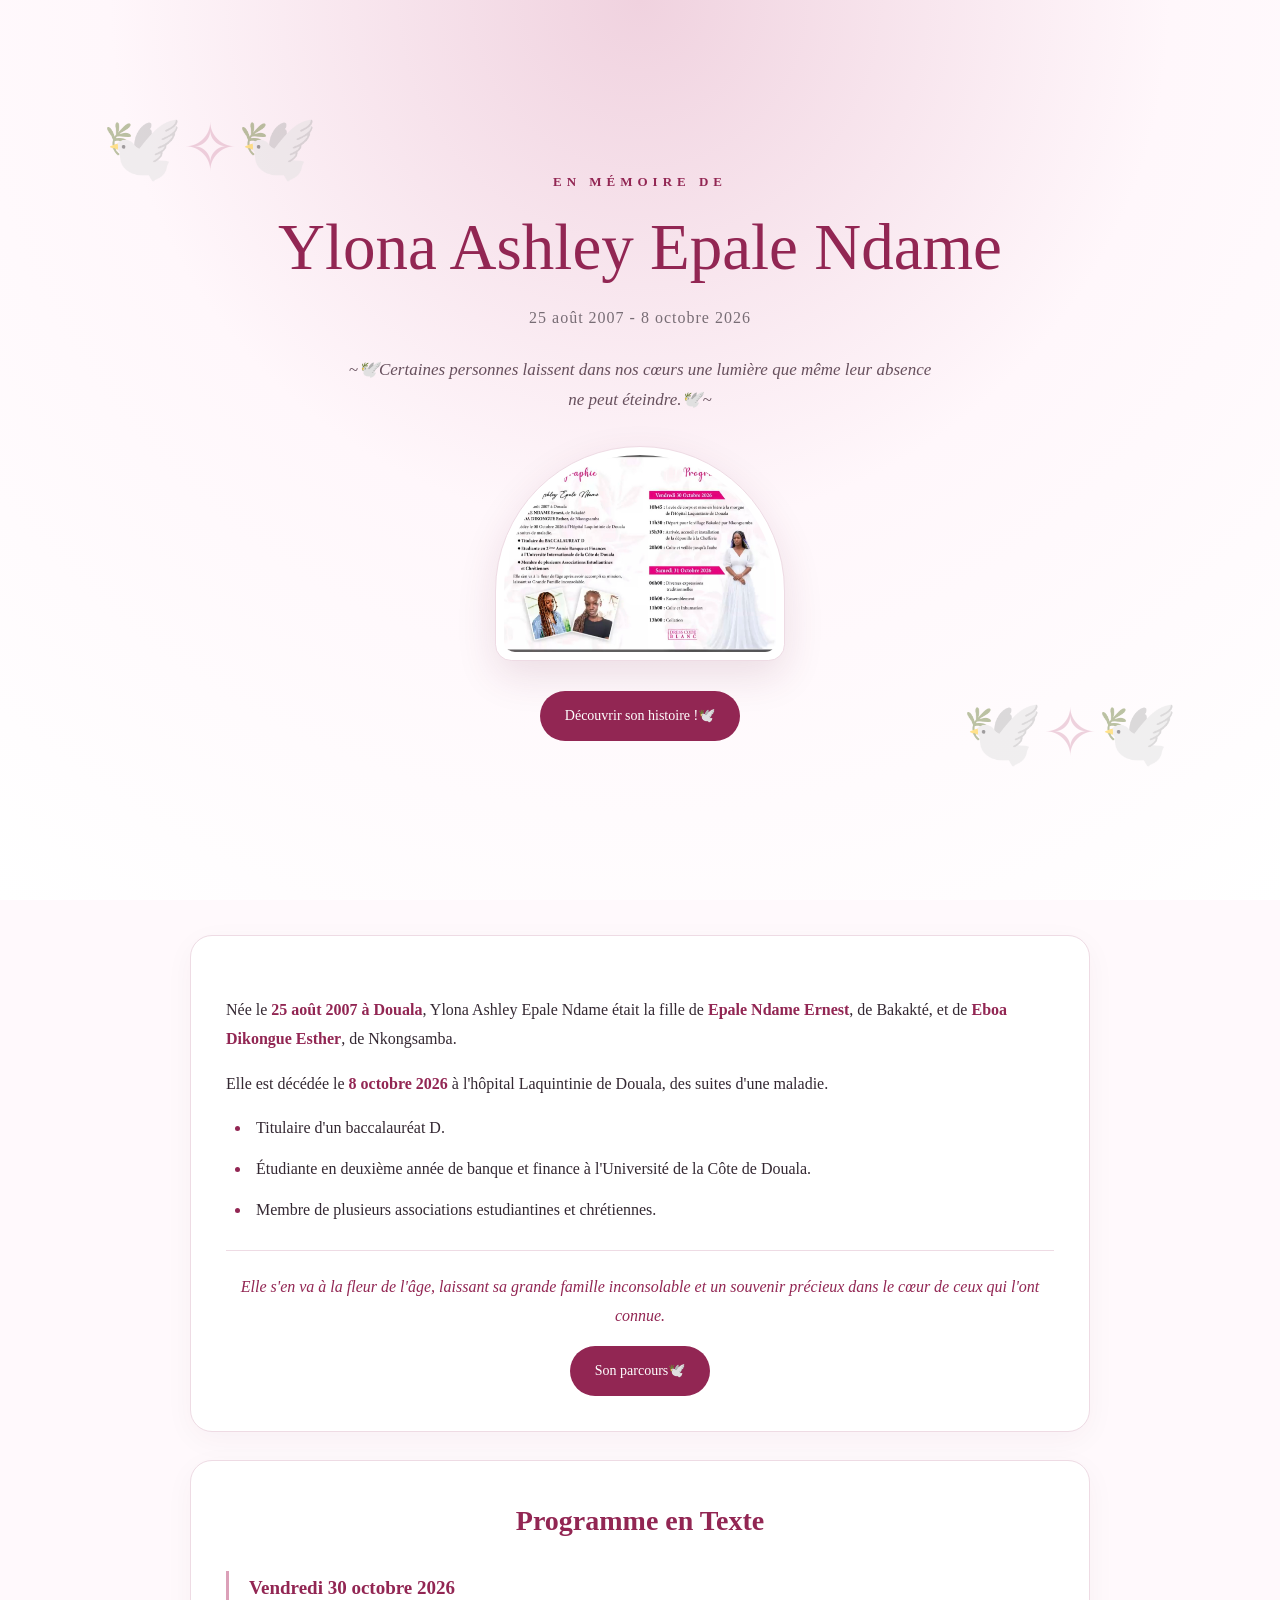
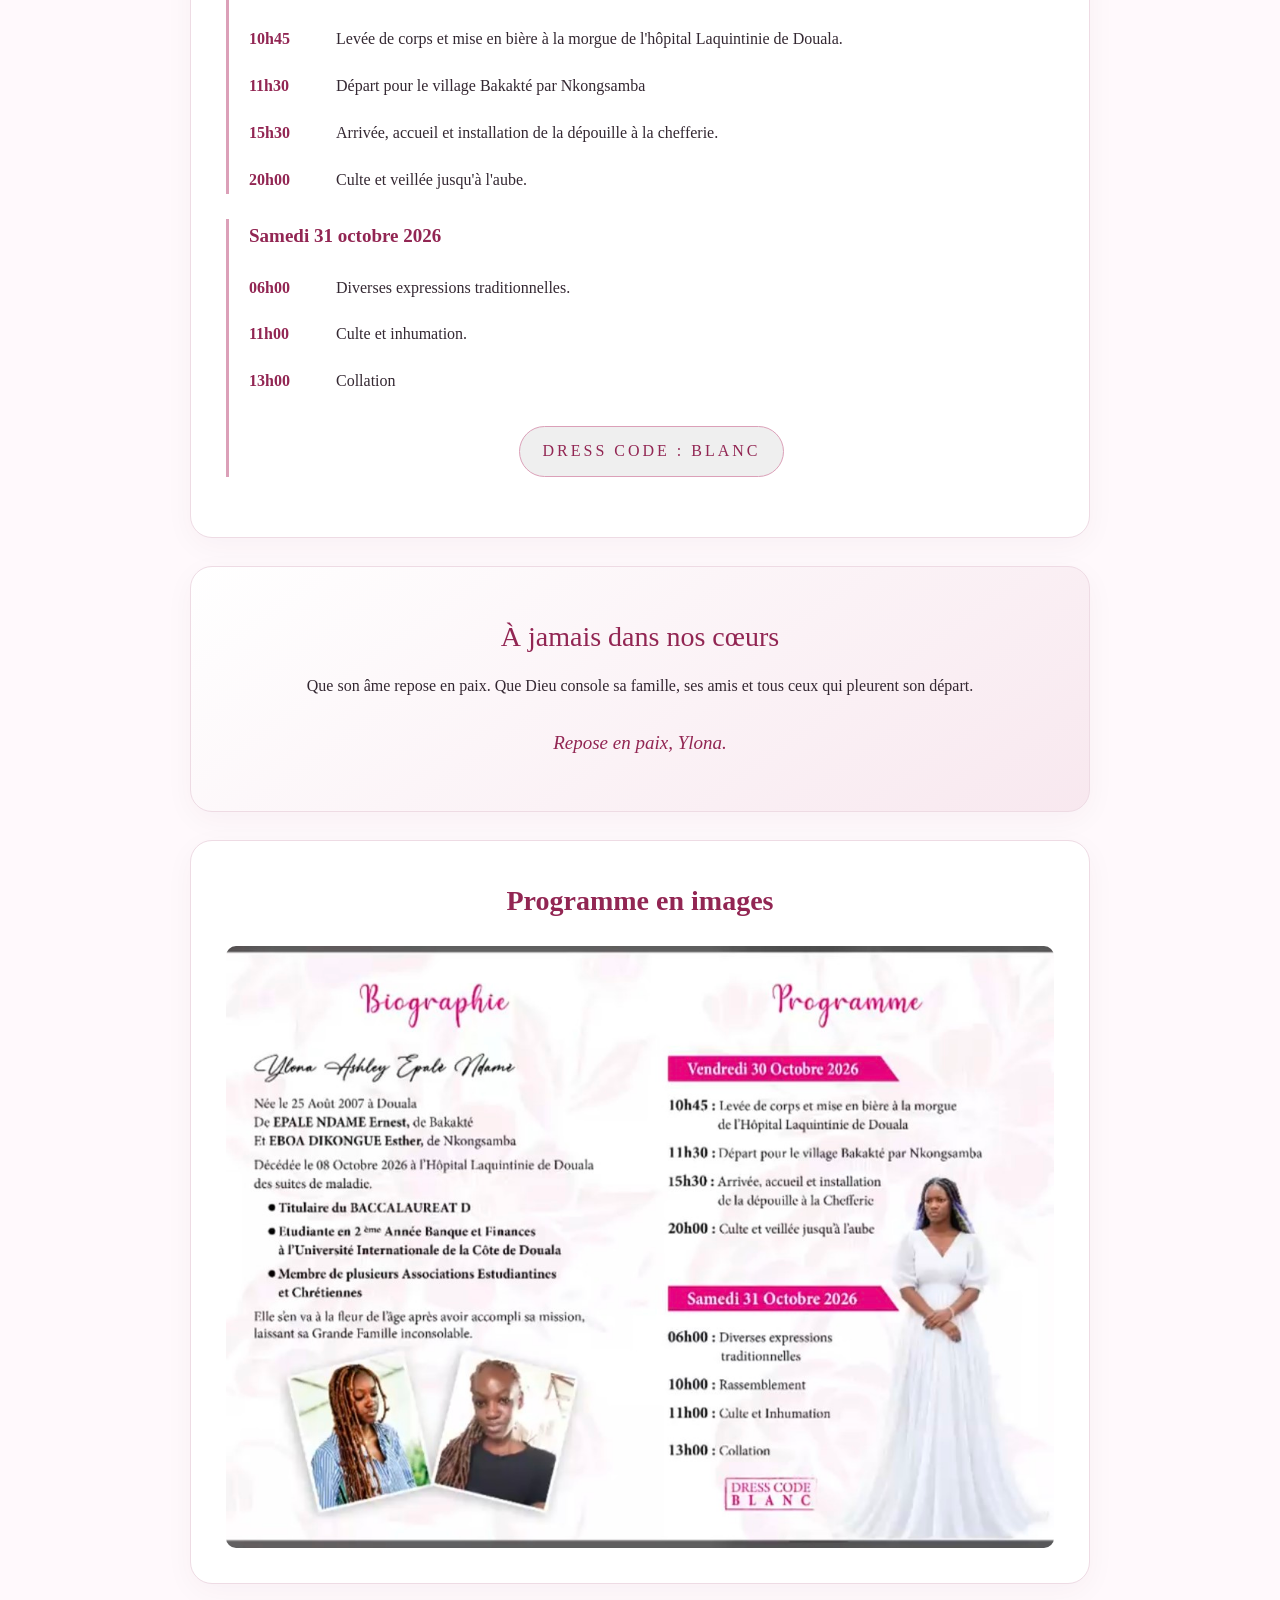
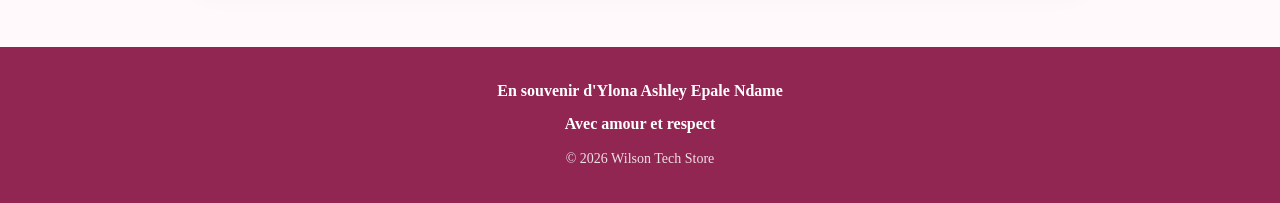
==== index.html @ 72816951 "Rename new.html to index.html" ====
<!DOCTYPE html>
<html lang="fr">
    <head>
        <meta charset="UTF-8">
        <meta name="viewport" content="width=device-width, initial-scale=1.0">
        <meta
            name="theme-color"
            content="#922653">
        <meta
            name="description"
            content="Page hommage à la mémoire d'Ylona Ashley Epale Ndame🕊️.">
        <title>Hommage à la mémoire d'Ylona Ashley Epale Ndame🕊️</title>

        <!--connexion du fichier CSS-->
        <link
            rel="stylesheet"
            href="style.css">
    </head>

    <body>
        <header class="hero">
            <div class="hero-content">
                <span class="dove"></span>
                <p class="surtitle">EN MÉMOIRE DE</p>
                <h1>Ylona Ashley Epale Ndame</h1>
                <p class="dates">25 août 2007 - 8 octobre 2026</p>
                <p class="citation">
                    ~🕊️Certaines personnes laissent dans nos cœurs une lumière
                    que même leur absence ne peut éteindre.🕊️~
                </p>
                <div class="portrait">
                    <img
                        src="YLONA.jpg"
                        alt="Portrait d'Ylona Ashley Epale Ndame">
                </div>
                <a href="#biographie"
                    class="btn">
                    Découvrir son histoire !🕊️
                </a>
            </div>
        </header>
        <main>
            <!--BIOGRAPHIE-->
            <section id="biographie" class="card">
                <div class="decoration"></div>
                <p>
                    Née le <strong>25 août 2007 à Douala</strong>,
                    Ylona Ashley Epale Ndame était la fille de
                    <strong>Epale Ndame Ernest</strong>, de Bakakté, et de
                    <strong>Eboa Dikongue Esther</strong>, de Nkongsamba.
                </p>
                <p>
                    Elle est décédée le <strong>8 octobre 2026</strong> à
                    l'hôpital Laquintinie de Douala, des suites d'une maladie.
                </p>

                <ul id="parcours" class="parcours">
                <li>Titulaire d'un baccalauréat D.</li>

                <li>
                    Étudiante en deuxième année de banque et finance
                    à l'Université de la Côte de Douala.
                </li>

                <li>
                    Membre de plusieurs associations estudiantines et chrétiennes.
                </li>

                </ul>
                <p class="note">
                    Elle s'en va à la fleur de l'âge, laissant sa grande
                    famille inconsolable et un souvenir précieux dans
                    le cœur de ceux qui l'ont connue.
                </p>
                <a href="#parcours" class="btn">Son parcours🕊️</a>
            </section>


    <!-- PROGRAMME DES OBSÈQUES -->
    <section id="programme"
        class="card">

        <h2><strong>Programme en Texte</strong>

        </h2>
        <div class="decoration">

        </div>

        <div class="jour">
            <h3>Vendredi 30 octobre 2026

            </h3>

            <div class="evenement">
                <span
                    class="heure">10h45

                </span>
                <P>
                        Levée de corps et mise en bière à la morgue
                        de l'hôpital Laquintinie de Douala.
                </P>
            </div>
            <div class="evenement">
                <span
                    class="heure">11h30
                </span>
                <p>
                    Départ pour le village Bakakté par Nkongsamba
                </p>
            </div>
            <div class="evenement">
                <span
                    class="heure">15h30
                </span>
                <p>
                    Arrivée, accueil et installation de la dépouille à la chefferie.
                </p>
            </div>
            <div class="evenement">
                <span
                    class="heure">20h00</span>
                <P>Culte et veillée jusqu'à l'aube.
                </P>
            </div>
        </div>

        <div class="jour">
            <h3>Samedi 31 octobre 2026

            </h3>
            <div class="evenement">
                <span
                    class="heure">06h00
                </span>
                <p>Diverses expressions traditionnelles.

                </p>
            </div>
            <div class="evenement">
                <span
                    class="heure">11h00
                </span>
                <p>Culte et inhumation.

                </p>
            </div>

            <div class="evenement">
                <span
                    class="heure">13h00
                </span>
                <p>Collation</p>
            </div>
            <button class="tenue dress-code-btn" type="button">
                DRESS CODE : BLANC
            </button>
        </div>
    </section>
    <!-- HOMMAGE FINAL -->
    <section class="card hommage">
        <span class="dove">

        </span>
        <h2>À jamais dans nos cœurs

        </h2>
        <p>
            Que son âme repose en paix. Que Dieu console sa famille,
            ses amis et tous ceux qui pleurent son départ.
        </p>
        <p class="signature">
            Repose en paix, Ylona.
        </p>
    </section>

    <!-- AFFICHE ORIGINALE -->
    <section class="card affiche">
        <h2><strong>Programme en images</strong>

        </h2>
        <img src="YLONA.jpg"
            alt="Affiche originale du programme des obsèques">
    </section>
    </main>
    <footer>
        <p><strong>En souvenir d'Ylona Ashley Epale Ndame</strong>

        </p>
        <p><strong>Avec amour et respect</strong>

        </p>
        <span class="copyright">© 2026 Wilson Tech Store

        </span>
    </footer>
    </body>
</html>
---- style.css ----
/* ==========================
1. CONFIGURATION GENERALE
========================== */
:root {
--rose: #922653;
--rose-clair: #f8e8ef;
--rose-doux: #dba0b8;
--texte: #342832;
--texte-secondaire: #786d75;
--blanc: #ffffff;
--fond: #fff9fc;
--bordure: #eedbe4;
}
* {
margin: 0;
padding: 0;
box-sizing: border-box;
}
html {
scroll-behavior: smooth;
}
body {
font-family: Georgia, "Times New Roman", serif;
background: var(--fond);
color: var(--texte);
line-height: 1.8;
}
/* ==========================
2. SECTION D'ACCUEIL
========================== */
.hero {
min-height: 100vh;
display: flex;
align-items: center;
justify-content: center;
text-align: center;
padding: 55px 20px;
background:
radial-gradient(
circle at top,
#f0d2df 0%,
#fff7fb 48%,
#ffffff 100%
);
position: relative;
overflow: hidden;
}
/* Décoration en arrière-plan */
.hero::before,
.hero::after {
content: "🕊️✧🕊️";
position: absolute;
color: var(--rose-doux);
font-size: 65px;
opacity: 0.45;
animation: flotter 4s ease-in-out infinite;
}
.hero::before {
top: 10%;
left: 8%;
}
.hero::after {
bottom: 12%;
right: 8%;
animation-delay: 1s;
}
.hero-content {
width: 100%;
max-width: 850px;
position: relative;
z-index: 1;
}
.dove {
display: block;
font-size: 38px;
margin-bottom: 10px;
}
.surtitle {
color: var(--rose);
letter-spacing: 5px;
font-size: 13px;
font-weight: bold;
margin-bottom: 15px;
}
h1 {
color: var(--rose);
font-size: clamp(35px, 7vw, 65px);
font-weight: normal;
line-height: 1.2;
margin-bottom: 18px;
animation: apparition 1s ease;
}
.dates {
color: var(--texte-secondaire);
font-size: 16px;
letter-spacing: 1px;
}
.citation {
max-width: 600px;
margin: 22px auto;
font-size: 17px;
font-style: italic;
color: #67505d;
}
/* ==========================
3. PHOTO
========================== */
.portrait {
width: min(290px, 85%);
margin: 30px auto;
padding: 8px;
background: var(--blanc);
border: 1px solid var(--bordure);
border-radius: 160px 160px 18px 18px;
box-shadow: 0 15px 40px rgba(100, 25, 60, 0.12);
transition: transform 0.4s ease;
}
.portrait:hover {
transform: translateY(-5px);
}
.portrait img {
display: block;
width: 100%;
height: auto;
border-radius: 150px 150px 12px 12px;
}
/* Bouton */
.btn {
display: inline-block;
padding: 12px 25px;
background: var(--rose);
color: white;
justify-content: center;
text-decoration: none;
border-radius: 30px;
font-size: 14px;
transition: 0.3s ease;
}
#biographie > .btn {
display: table;
margin: 0 auto;
}
.btn:hover {
background: #6e173d;
transform: translateY(-3px);
}
/* ==========================
4. CONTENU PRINCIPAL
========================== */
main {
width: 92%;
max-width: 900px;
margin: auto;
padding: 35px 0;
}
.card {
background: var(--blanc);
border: 1px solid var(--bordure);
border-radius: 22px;
padding: 35px;
margin-bottom: 28px;
box-shadow: 0 8px 30px rgba(80, 30, 55, 0.04);
animation: apparition 0.8s ease;
}
h2 {
color: var(--rose);
font-size: 28px;
font-weight: normal;
text-align: center;
margin-bottom: 10px;
}
.decoration {
text-align: center;
color: var(--rose-doux);
margin-bottom: 25px;
}
.card p {
margin-bottom: 16px;
}
.card strong {
color: var(--rose);
}
h3 {
color: var(--rose);
font-size: 19px;
font-weight: normal;
padding: auto;
margin: 25px 0 12px;
align-content: center;
}
/* ==========================
5. PARCOURS
========================== */
.parcours {
padding-left: 25px;
margin: 15px 0 25px;

}
.parcours li {
margin-bottom: 12px;
padding-left: 5px;
}
.parcours li::marker {
color: var(--rose);
}
.note {
text-align: center;
font-style: italic;
color: #922653;
border-top: 1px solid var(--bordure);
padding-top: 22px;
}
/* ==========================
6. PROGRAMME DES OBSEQUES
========================== */
.jour {
border-left: 3px solid var(--rose-doux);
padding-left: 20px;
margin: 25px 0;
}
.jour h3 {
margin-top: 0;
margin-bottom: 20px;
font-weight: bold;
}
.evenement {
display: grid;
grid-template-columns: 75px 1fr;
gap: 12px;
margin-bottom: 18px;
align-items: start;
}
.heure {
color: var(--rose);
font-weight: bold;
white-space: nowrap;
}
.evenement p {
margin: 0;
}
.tenue {
display: block;
width: fit-content;
max-width: 100%;
margin: 30px auto 5px;
padding: 10px 22px;
border: 1px solid var(--rose-doux);
border-radius: 30px;
color: var(--rose);
font-weight: bold;
letter-spacing: 3px;
text-align: center;
}
.dress-code-btn {
font: inherit;
cursor: default;
animation: pulsation 1.8s ease-in-out infinite;
}
@keyframes pulsation {
0%, 100% {
transform: scale(1);
box-shadow: 0 0 0 0 rgba(146, 38, 83, 0.25);
}
50% {
transform: scale(1.04);
box-shadow: 0 0 0 8px rgba(146, 38, 83, 0);
}
}
/* ==========================
7. HOMMAGE FINAL
========================== */
.hommage {
text-align: center;
background: linear-gradient(
145deg,
#ffffff,
var(--rose-clair)
);
}
.hommage .signature {
color: var(--rose);
font-size: 19px;
font-style: italic;
margin-top: 25px;
}
/* ==========================
8. AFFICHE ORIGINALE
========================== */
.affiche img {
display: block;
width: 100%;
height: auto;
margin-top: 20px;
border-radius: 10px;
}
/* ==========================
9. PIED DE PAGE
========================== */
footer {
text-align: center;
padding: 30px 15px;
background: var(--rose);
color: white;
}
footer p {
margin-bottom: 5px;
}
footer span {
font-size: 14px;
opacity: 0.85;
}
/* ==========================
10. ANIMATIONS
========================== */
@keyframes apparition {
from {
opacity: 0;
transform: translateY(18px);
}
to {
opacity: 1;
transform: translateY(0);
}
}
@keyframes flotter {
0%, 100% {
transform: translateY(0);
}
50% {
transform: translateY(-12px);
}
}
/* ==========================
11. ADAPTATION TELEPHONE
========================== */
@media (max-width: 600px) {
.hero {
min-height: auto;
padding: 45px 18px;
}
h1 {
font-size: 36px;
}
.citation {
font-size: 15px;
}
main {
width: 94%;
padding-top: 20px;
}
.card {
padding: 23px 18px;
border-radius: 17px;
}
h2 {
font-size: 24px;
}
.evenement {
grid-template-columns: 65px 1fr;
gap: 8px;
font-size: 14px;
}
.jour {
padding-left: 13px;
}
.tenue {
letter-spacing: 2px;
font-size: 13px;
}
.hero::before,
.hero::after {
font-size: 40px;
}
}
/* Respect des préférences d'accessibilité */
@media (prefers-reduced-motion: reduce) {
*,
*::before,
*::after {
animation: none !important;
transition: none !important;
}
html {
scroll-behavior: auto;
}
}
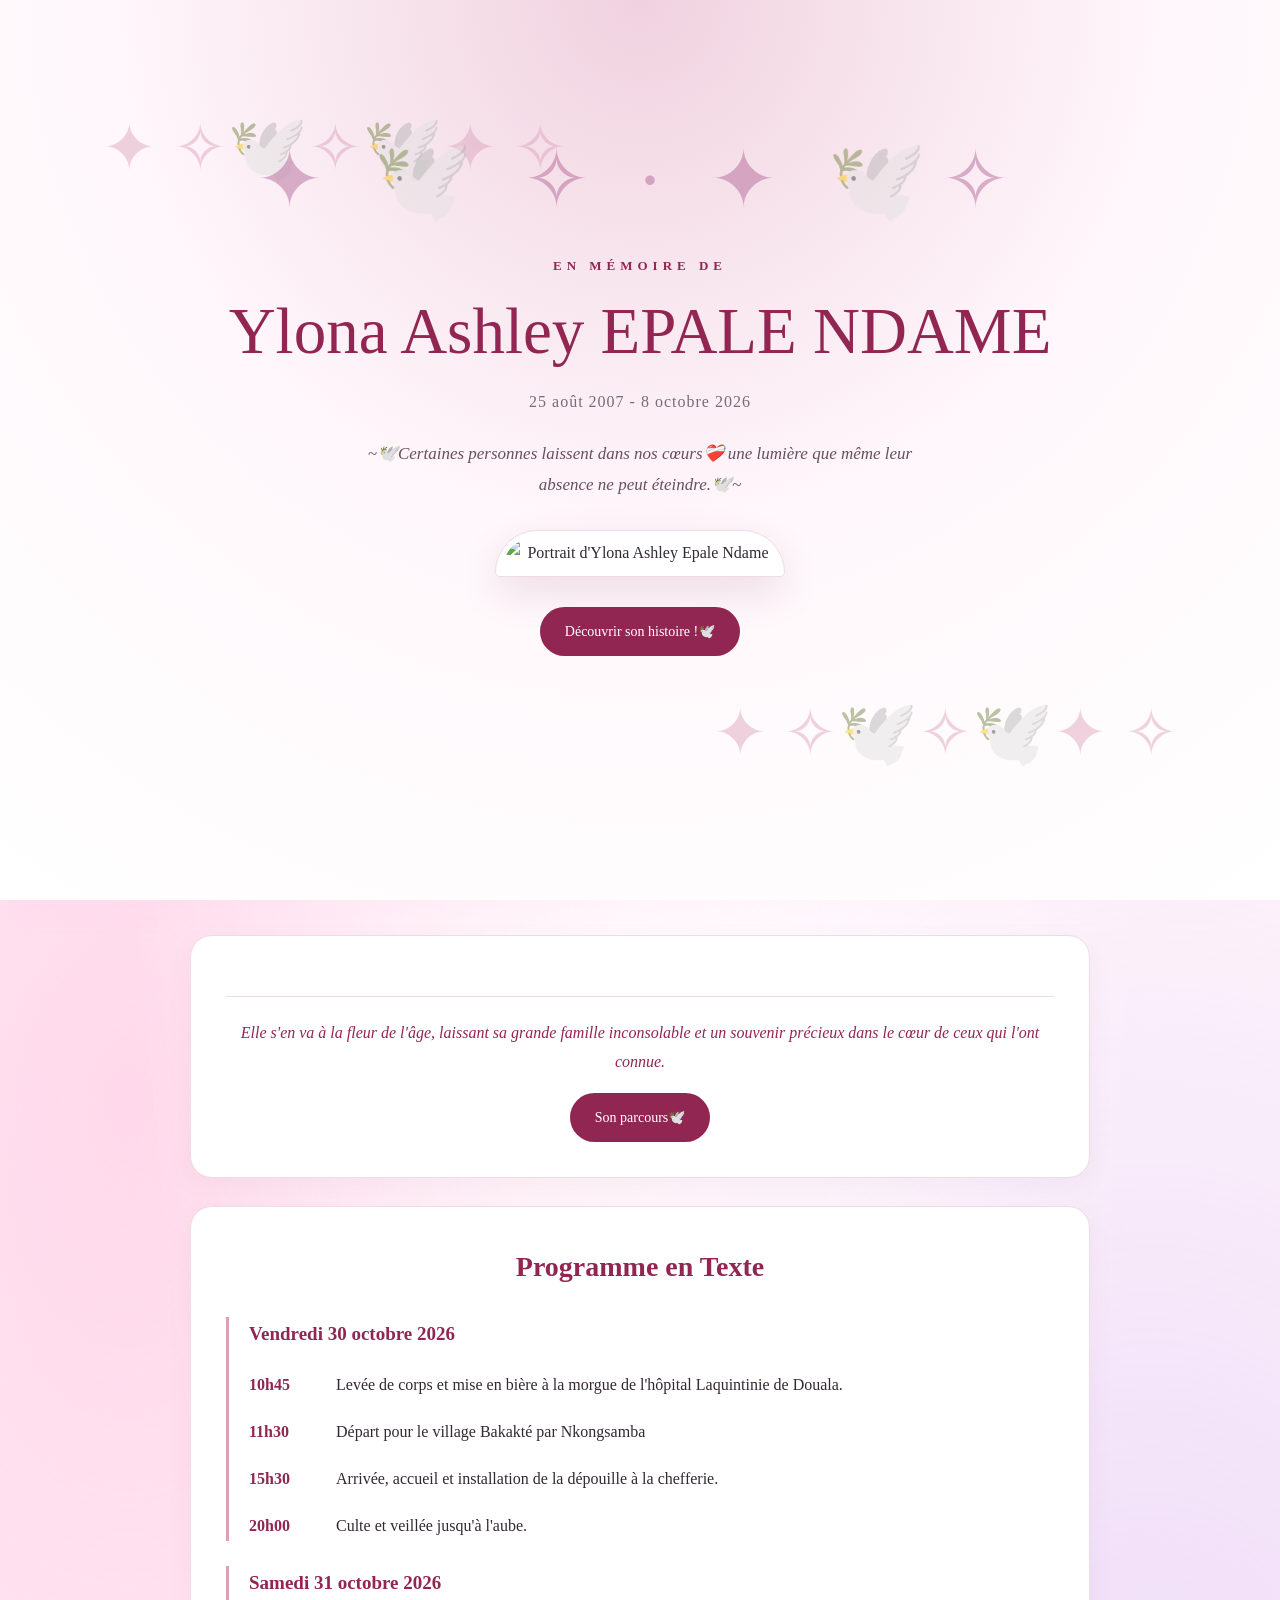
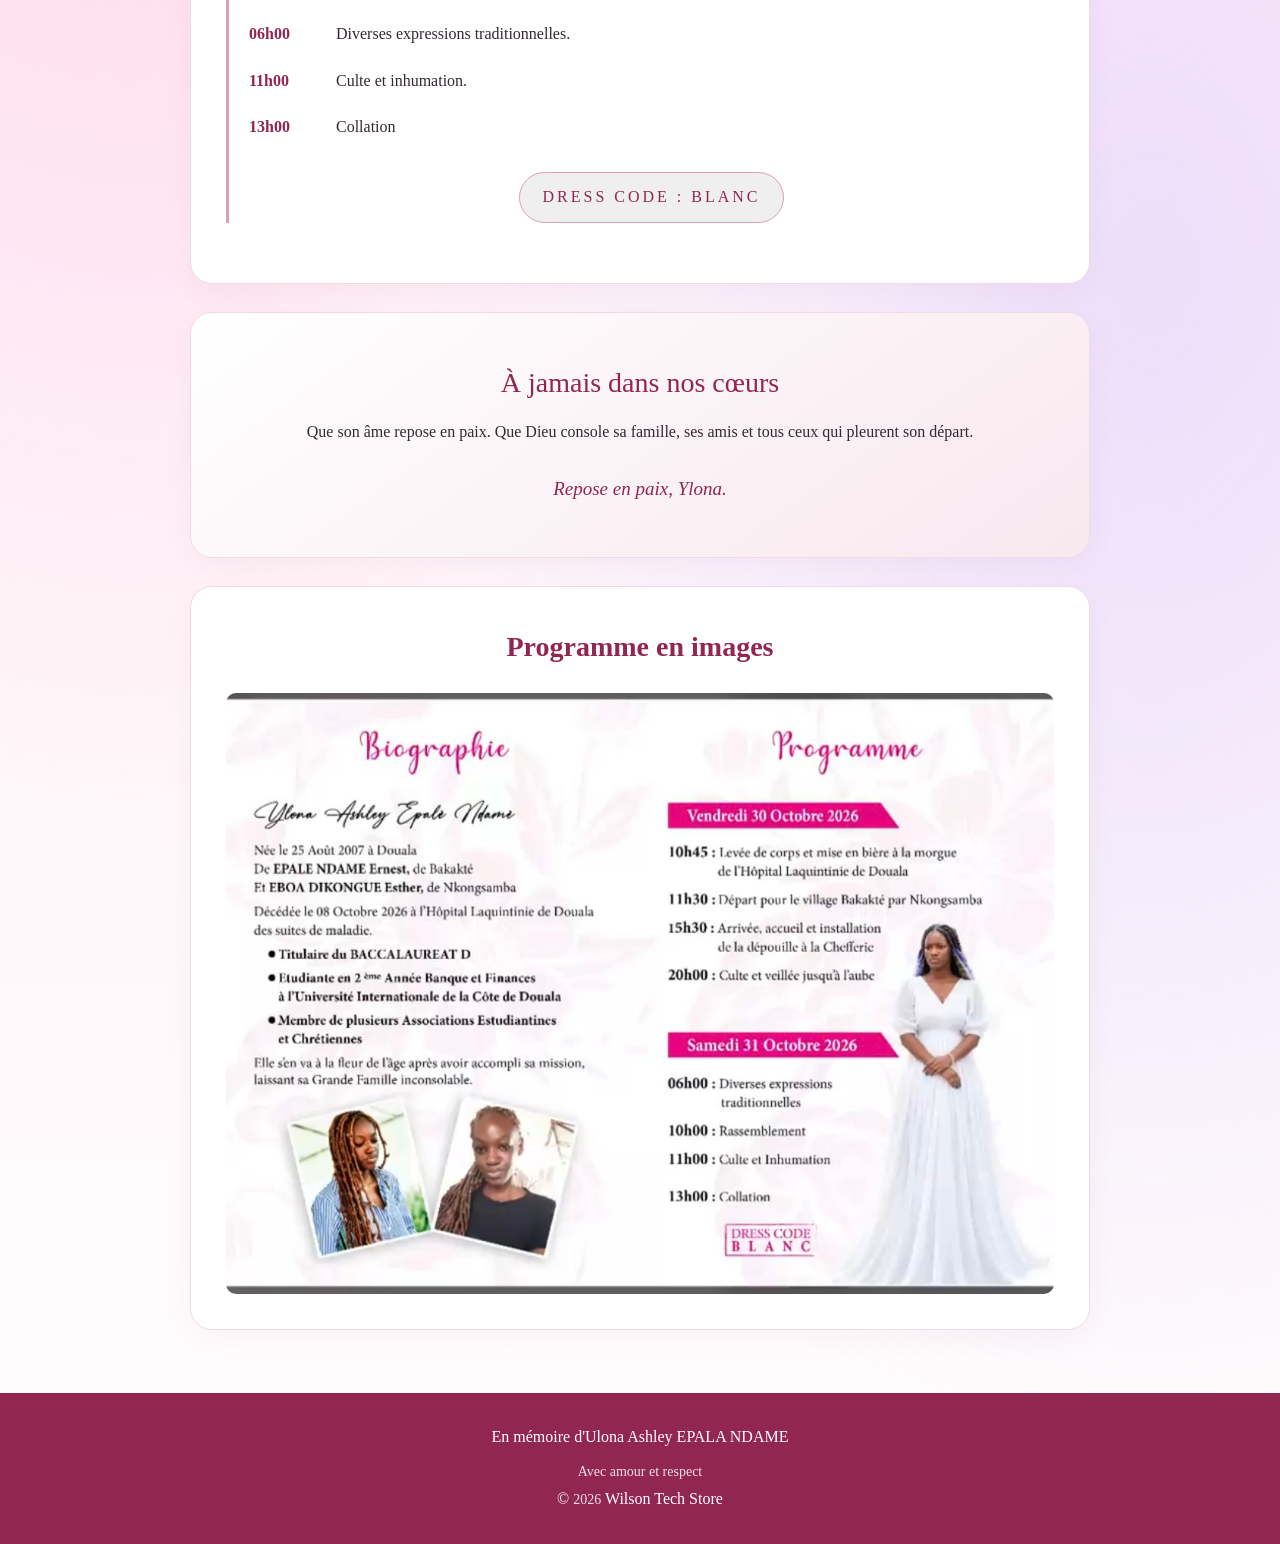
==== commit ad50b317: "Add files via upload" ====
--- a/index.html
+++ b/index.html
@@ -3,197 +3,130 @@
     <head>
         <meta charset="UTF-8">
         <meta name="viewport" content="width=device-width, initial-scale=1.0">
-        <meta
-            name="theme-color"
-            content="#922653">
+        <meta name="theme-color" content="#922653">
         <meta
             name="description"
-            content="Page hommage à la mémoire d'Ylona Ashley Epale Ndame🕊️.">
-        <title>Hommage à la mémoire d'Ylona Ashley Epale Ndame🕊️</title>
-
-        <!--connexion du fichier CSS-->
-        <link
-            rel="stylesheet"
-            href="style.css">
+            content="Page hommage à la mémoire d'Ylona Ashley Epale Ndame🕊️."
+        >
+        <title>Hommage à la mémoire d'Ylona Ashley EPALE NDAME🕊️</title>
+        <link rel="stylesheet" href="style.css">
+        <link rel="stylesheet" href="paradis.css">
     </head>
-
     <body>
         <header class="hero">
             <div class="hero-content">
                 <span class="dove"></span>
                 <p class="surtitle">EN MÉMOIRE DE</p>
-                <h1>Ylona Ashley Epale Ndame</h1>
+                <h1>Ylona Ashley EPALE NDAME</h1>
                 <p class="dates">25 août 2007 - 8 octobre 2026</p>
                 <p class="citation">
-                    ~🕊️Certaines personnes laissent dans nos cœurs une lumière
+                    ~🕊️Certaines personnes laissent dans nos cœurs❤️‍🩹 une lumière
                     que même leur absence ne peut éteindre.🕊️~
                 </p>
                 <div class="portrait">
                     <img
-                        src="YLONA.jpg"
-                        alt="Portrait d'Ylona Ashley Epale Ndame">
+                        src="ylona1.png"
+                        alt="Portrait d'Ylona Ashley Epale Ndame"
+                    >
                 </div>
-                <a href="#biographie"
-                    class="btn">
+                <a class="btn" href="histoire.html">
                     Découvrir son histoire !🕊️
                 </a>
             </div>
         </header>
+
         <main>
-            <!--BIOGRAPHIE-->
             <section id="biographie" class="card">
                 <div class="decoration"></div>
-                <p>
-                    Née le <strong>25 août 2007 à Douala</strong>,
-                    Ylona Ashley Epale Ndame était la fille de
-                    <strong>Epale Ndame Ernest</strong>, de Bakakté, et de
-                    <strong>Eboa Dikongue Esther</strong>, de Nkongsamba.
-                </p>
-                <p>
-                    Elle est décédée le <strong>8 octobre 2026</strong> à
-                    l'hôpital Laquintinie de Douala, des suites d'une maladie.
-                </p>
-
-                <ul id="parcours" class="parcours">
-                <li>Titulaire d'un baccalauréat D.</li>
-
-                <li>
-                    Étudiante en deuxième année de banque et finance
-                    à l'Université de la Côte de Douala.
-                </li>
-
-                <li>
-                    Membre de plusieurs associations estudiantines et chrétiennes.
-                </li>
-
-                </ul>
+                <ul id="parcours" class="parcours"></ul>
                 <p class="note">
                     Elle s'en va à la fleur de l'âge, laissant sa grande
-                    famille inconsolable et un souvenir précieux dans
-                    le cœur de ceux qui l'ont connue.
+                    famille inconsolable et un souvenir précieux dans le cœur
+                    de ceux qui l'ont connue.
                 </p>
-                <a href="#parcours" class="btn">Son parcours🕊️</a>
+                <a class="btn" href="parcours.html">Son parcours🕊️</a>
             </section>
 
+            <section id="programme" class="card">
+                <h2><strong>Programme en Texte</strong></h2>
+                <div class="decoration"></div>
 
-    <!-- PROGRAMME DES OBSÈQUES -->
-    <section id="programme"
-        class="card">
+                <div class="jour">
+                    <h3>Vendredi 30 octobre 2026</h3>
+                    <div class="evenement">
+                        <span class="heure">10h45</span>
+                        <p>
+                            Levée de corps et mise en bière à la morgue de
+                            l'hôpital Laquintinie de Douala.
+                        </p>
+                    </div>
+                    <div class="evenement">
+                        <span class="heure">11h30</span>
+                        <p>Départ pour le village Bakakté par Nkongsamba</p>
+                    </div>
+                    <div class="evenement">
+                        <span class="heure">15h30</span>
+                        <p>
+                            Arrivée, accueil et installation de la dépouille à
+                            la chefferie.
+                        </p>
+                    </div>
+                    <div class="evenement">
+                        <span class="heure">20h00</span>
+                        <p>Culte et veillée jusqu'à l'aube.</p>
+                    </div>
+                </div>
 
-        <h2><strong>Programme en Texte</strong>
+                <div class="jour">
+                    <h3>Samedi 31 octobre 2026</h3>
+                    <div class="evenement">
+                        <span class="heure">06h00</span>
+                        <p>Diverses expressions traditionnelles.</p>
+                    </div>
+                    <div class="evenement">
+                        <span class="heure">11h00</span>
+                        <p>Culte et inhumation.</p>
+                    </div>
+                    <div class="evenement">
+                        <span class="heure">13h00</span>
+                        <p>Collation</p>
+                    </div>
+                    <button class="tenue dress-code-btn" type="button">
+                        DRESS CODE : BLANC
+                    </button>
+                </div>
+            </section>
 
-        </h2>
-        <div class="decoration">
+            <section class="card hommage">
+                <span class="dove"></span>
+                <h2>À jamais dans nos cœurs</h2>
+                <p>
+                    Que son âme repose en paix. Que Dieu console sa famille,
+                    ses amis et tous ceux qui pleurent son départ.
+                </p>
+                <p class="signature">Repose en paix, Ylona.</p>
+            </section>
 
-        </div>
+            <section class="card affiche">
+                <h2><strong>Programme en images</strong></h2>
+                <img
+                    src="YLONA.jpg"
+                    alt="Affiche originale du programme des obsèques"
+                >
+            </section>
+        </main>
+        <footer class="site-footer">
+    <p>En mémoire d'Ulona Ashley EPALA NDAME</p>
+    <span>Avec amour et respect</span>
+    <div class="copyright">
+      © <span id="copyright-year"></span>
+      Wilson Tech Store
+    </div>
+  </footer>
+  <script>
+    document.getElementById("copyright-year").textContent =
+      new Date().getFullYear();
+  </script>
+</body>
+</html>
 
-        <div class="jour">
-            <h3>Vendredi 30 octobre 2026
-
-            </h3>
-
-            <div class="evenement">
-                <span
-                    class="heure">10h45
-
-                </span>
-                <P>
-                        Levée de corps et mise en bière à la morgue
-                        de l'hôpital Laquintinie de Douala.
-                </P>
-            </div>
-            <div class="evenement">
-                <span
-                    class="heure">11h30
-                </span>
-                <p>
-                    Départ pour le village Bakakté par Nkongsamba
-                </p>
-            </div>
-            <div class="evenement">
-                <span
-                    class="heure">15h30
-                </span>
-                <p>
-                    Arrivée, accueil et installation de la dépouille à la chefferie.
-                </p>
-            </div>
-            <div class="evenement">
-                <span
-                    class="heure">20h00</span>
-                <P>Culte et veillée jusqu'à l'aube.
-                </P>
-            </div>
-        </div>
-
-        <div class="jour">
-            <h3>Samedi 31 octobre 2026
-
-            </h3>
-            <div class="evenement">
-                <span
-                    class="heure">06h00
-                </span>
-                <p>Diverses expressions traditionnelles.
-
-                </p>
-            </div>
-            <div class="evenement">
-                <span
-                    class="heure">11h00
-                </span>
-                <p>Culte et inhumation.
-
-                </p>
-            </div>
-
-            <div class="evenement">
-                <span
-                    class="heure">13h00
-                </span>
-                <p>Collation</p>
-            </div>
-            <button class="tenue dress-code-btn" type="button">
-                DRESS CODE : BLANC
-            </button>
-        </div>
-    </section>
-    <!-- HOMMAGE FINAL -->
-    <section class="card hommage">
-        <span class="dove">
-
-        </span>
-        <h2>À jamais dans nos cœurs
-
-        </h2>
-        <p>
-            Que son âme repose en paix. Que Dieu console sa famille,
-            ses amis et tous ceux qui pleurent son départ.
-        </p>
-        <p class="signature">
-            Repose en paix, Ylona.
-        </p>
-    </section>
-
-    <!-- AFFICHE ORIGINALE -->
-    <section class="card affiche">
-        <h2><strong>Programme en images</strong>
-
-        </h2>
-        <img src="YLONA.jpg"
-            alt="Affiche originale du programme des obsèques">
-    </section>
-    </main>
-    <footer>
-        <p><strong>En souvenir d'Ylona Ashley Epale Ndame</strong>
-
-        </p>
-        <p><strong>Avec amour et respect</strong>
-
-        </p>
-        <span class="copyright">© 2026 Wilson Tech Store
-
-        </span>
-    </footer>
-    </body>
-</html>
--- a/style.css
+++ b/style.css
@@ -2,385 +2,442 @@
 1. CONFIGURATION GENERALE
 ========================== */
 :root {
---rose: #922653;
---rose-clair: #f8e8ef;
---rose-doux: #dba0b8;
---texte: #342832;
---texte-secondaire: #786d75;
---blanc: #ffffff;
---fond: #fff9fc;
---bordure: #eedbe4;
-}
+    --rose: #922653;
+    --rose-clair: #f8e8ef;
+    --rose-doux: #dba0b8;
+    --texte: #342832;
+    --texte-secondaire: #786d75;
+    --blanc: #ffffff;
+    --fond: #fff9fc;
+    --bordure: #eedbe4;
+}
+
 * {
-margin: 0;
-padding: 0;
-box-sizing: border-box;
-}
+    margin: 0;
+    padding: 0;
+    box-sizing: border-box;
+}
+
 html {
-scroll-behavior: smooth;
-}
+    scroll-behavior: smooth;
+}
+
 body {
-font-family: Georgia, "Times New Roman", serif;
-background: var(--fond);
-color: var(--texte);
-line-height: 1.8;
-}
+    font-family: Georgia, "Times New Roman", serif;
+    background: var(--fond);
+    color: var(--texte);
+    line-height: 1.8;
+}
+
 /* ==========================
 2. SECTION D'ACCUEIL
 ========================== */
 .hero {
-min-height: 100vh;
-display: flex;
-align-items: center;
-justify-content: center;
-text-align: center;
-padding: 55px 20px;
-background:
-radial-gradient(
-circle at top,
-#f0d2df 0%,
-#fff7fb 48%,
-#ffffff 100%
-);
-position: relative;
-overflow: hidden;
-}
+    position: relative;
+    display: flex;
+    min-height: 100vh;
+    align-items: center;
+    justify-content: center;
+    overflow: hidden;
+    padding: 55px 20px;
+    background: radial-gradient(
+        circle at top,
+        #f0d2df 0%,
+        #fff7fb 48%,
+        #ffffff 100%
+    );
+    text-align: center;
+}
+
 /* Décoration en arrière-plan */
 .hero::before,
 .hero::after {
-content: "🕊️✧🕊️";
-position: absolute;
-color: var(--rose-doux);
-font-size: 65px;
-opacity: 0.45;
-animation: flotter 4s ease-in-out infinite;
-}
+    position: absolute;
+    color: var(--rose-doux);
+    font-size: 65px;
+    opacity: 0.45;
+    content: "✦  ✧🕊️✧🕊️✦  ✧";
+    animation: flotter 4s ease-in-out infinite;
+}
+
 .hero::before {
-top: 10%;
-left: 8%;
-}
+    top: 10%;
+    left: 8%;
+}
+
 .hero::after {
-bottom: 12%;
-right: 8%;
-animation-delay: 1s;
-}
+    right: 8%;
+    bottom: 12%;
+    animation-delay: 1s;
+}
+
 .hero-content {
-width: 100%;
-max-width: 850px;
-position: relative;
-z-index: 1;
-}
+    position: relative;
+    z-index: 1;
+    width: 100%;
+    max-width: 850px;
+}
+
 .dove {
-display: block;
-font-size: 38px;
-margin-bottom: 10px;
-}
+    display: block;
+    margin-bottom: 10px;
+    font-size: 38px;
+}
+
 .surtitle {
-color: var(--rose);
-letter-spacing: 5px;
-font-size: 13px;
-font-weight: bold;
-margin-bottom: 15px;
-}
+    margin-bottom: 15px;
+    color: var(--rose);
+    font-size: 13px;
+    font-weight: bold;
+    letter-spacing: 5px;
+}
+
 h1 {
-color: var(--rose);
-font-size: clamp(35px, 7vw, 65px);
-font-weight: normal;
-line-height: 1.2;
-margin-bottom: 18px;
-animation: apparition 1s ease;
-}
+    margin-bottom: 18px;
+    color: var(--rose);
+    font-size: clamp(35px, 7vw, 65px);
+    font-weight: normal;
+    line-height: 1.2;
+    animation: apparition 1s ease;
+}
+
 .dates {
-color: var(--texte-secondaire);
-font-size: 16px;
-letter-spacing: 1px;
-}
+    color: var(--texte-secondaire);
+    font-size: 16px;
+    letter-spacing: 1px;
+}
+
 .citation {
-max-width: 600px;
-margin: 22px auto;
-font-size: 17px;
-font-style: italic;
-color: #67505d;
-}
+    max-width: 600px;
+    margin: 22px auto;
+    color: #67505d;
+    font-size: 17px;
+    font-style: italic;
+}
+
 /* ==========================
 3. PHOTO
 ========================== */
 .portrait {
-width: min(290px, 85%);
-margin: 30px auto;
-padding: 8px;
-background: var(--blanc);
-border: 1px solid var(--bordure);
-border-radius: 160px 160px 18px 18px;
-box-shadow: 0 15px 40px rgba(100, 25, 60, 0.12);
-transition: transform 0.4s ease;
-}
+    width: min(290px, 85%);
+    margin: 30px auto;
+    padding: 8px;
+    border: 1px 
+    solid var(--bordure);
+    border-radius: 160px 160px 18px 18px;
+    background: var(--blanc);
+    box-shadow: 0 15px 40px rgba(100, 25, 60, 0.12);
+    transition: transform 0.4s ease;
+}
+
 .portrait:hover {
-transform: translateY(-5px);
-}
+    transform: translateY(-5px);
+}
+
 .portrait img {
-display: block;
-width: 100%;
-height: auto;
-border-radius: 150px 150px 12px 12px;
-}
+    display: block;
+    width: 100%;
+    height: auto;
+    border-radius: 150px 150px 12px 12px;
+}
+
 /* Bouton */
 .btn {
-display: inline-block;
-padding: 12px 25px;
-background: var(--rose);
-color: white;
-justify-content: center;
-text-decoration: none;
-border-radius: 30px;
-font-size: 14px;
-transition: 0.3s ease;
-}
+    display: inline-block;
+    padding: 12px 25px;
+    border-radius: 30px;
+    background: var(--rose);
+    color: white;
+    font-size: 14px;
+    text-decoration: none;
+    transition: 0.3s ease;
+}
+
 #biographie > .btn {
-display: table;
-margin: 0 auto;
-}
+    display: table;
+    margin: 0 auto;
+    border-radius:30px;
+}
+
 .btn:hover {
-background: #6e173d;
-transform: translateY(-3px);
-}
+    background: #6e173d;
+    transform: translateY(-3px);
+}
+
 /* ==========================
 4. CONTENU PRINCIPAL
 ========================== */
 main {
-width: 92%;
-max-width: 900px;
-margin: auto;
-padding: 35px 0;
-}
+    width: 92%;
+    max-width: 900px;
+    margin: auto;
+    padding: 35px 0;
+}
+
 .card {
-background: var(--blanc);
-border: 1px solid var(--bordure);
-border-radius: 22px;
-padding: 35px;
-margin-bottom: 28px;
-box-shadow: 0 8px 30px rgba(80, 30, 55, 0.04);
-animation: apparition 0.8s ease;
-}
+    margin-bottom: 28px;
+    padding: 35px;
+    border: 1px solid var(--bordure);
+    border-radius: 22px;
+    background: var(--blanc);
+    box-shadow: 0 8px 30px rgba(80, 30, 55, 0.04);
+    animation: apparition 0.8s ease;
+}
+
 h2 {
-color: var(--rose);
-font-size: 28px;
-font-weight: normal;
-text-align: center;
-margin-bottom: 10px;
-}
+    margin-bottom: 10px;
+    color: var(--rose);
+    font-size: 28px;
+    font-weight: normal;
+    text-align: center;
+}
+
 .decoration {
-text-align: center;
-color: var(--rose-doux);
-margin-bottom: 25px;
-}
+    margin-bottom: 25px;
+    color: var(--rose-doux);
+    text-align: center;
+}
+
 .card p {
-margin-bottom: 16px;
-}
+    margin-bottom: 16px;
+}
+
 .card strong {
-color: var(--rose);
-}
+    color: var(--rose);
+}
+
 h3 {
-color: var(--rose);
-font-size: 19px;
-font-weight: normal;
-padding: auto;
-margin: 25px 0 12px;
-align-content: center;
-}
+    margin: 25px 0 12px;
+    color: var(--rose);
+    font-size: 19px;
+    font-weight: normal;
+    align-content: center;
+}
+
 /* ==========================
 5. PARCOURS
 ========================== */
 .parcours {
-padding-left: 25px;
-margin: 15px 0 25px;
-
-}
+    margin: 15px 0 25px;
+    padding-left: 25px;
+}
+
 .parcours li {
-margin-bottom: 12px;
-padding-left: 5px;
-}
+    margin-bottom: 12px;
+    padding-left: 5px;
+}
+
 .parcours li::marker {
-color: var(--rose);
-}
+    color: var(--rose);
+}
+
 .note {
-text-align: center;
-font-style: italic;
-color: #922653;
-border-top: 1px solid var(--bordure);
-padding-top: 22px;
-}
+    padding-top: 22px;
+    border-top: 1px solid var(--bordure);
+    color: #922653;
+    font-style: italic;
+    text-align: center;
+}
+
 /* ==========================
 6. PROGRAMME DES OBSEQUES
 ========================== */
 .jour {
-border-left: 3px solid var(--rose-doux);
-padding-left: 20px;
-margin: 25px 0;
-}
+    margin: 25px 0;
+    padding-left: 20px;
+    border-left: 3px solid var(--rose-doux);
+}
+
 .jour h3 {
-margin-top: 0;
-margin-bottom: 20px;
-font-weight: bold;
-}
+    margin-top: 0;
+    margin-bottom: 20px;
+    font-weight: bold;
+}
+
 .evenement {
-display: grid;
-grid-template-columns: 75px 1fr;
-gap: 12px;
-margin-bottom: 18px;
-align-items: start;
-}
+    display: grid;
+    grid-template-columns: 75px 1fr;
+    align-items: start;
+    gap: 12px;
+    margin-bottom: 18px;
+}
+
 .heure {
-color: var(--rose);
-font-weight: bold;
-white-space: nowrap;
-}
+    color: var(--rose);
+    font-weight: bold;
+    white-space: nowrap;
+}
+
 .evenement p {
-margin: 0;
-}
+    margin: 0;
+}
+
 .tenue {
-display: block;
-width: fit-content;
-max-width: 100%;
-margin: 30px auto 5px;
-padding: 10px 22px;
-border: 1px solid var(--rose-doux);
-border-radius: 30px;
-color: var(--rose);
-font-weight: bold;
-letter-spacing: 3px;
-text-align: center;
-}
+    display: block;
+    width: fit-content;
+    max-width: 100%;
+    margin: 30px auto 5px;
+    padding: 10px 22px;
+    border: 1px solid var(--rose-doux);
+    border-radius: 30px;
+    color: var(--rose);
+    font-weight: bold;
+    letter-spacing: 3px;
+    text-align: center;
+}
+
 .dress-code-btn {
-font: inherit;
-cursor: default;
-animation: pulsation 1.8s ease-in-out infinite;
-}
+    font: inherit;
+    cursor: default;
+    animation: pulsation 1.8s ease-in-out infinite;
+}
+
 @keyframes pulsation {
-0%, 100% {
-transform: scale(1);
-box-shadow: 0 0 0 0 rgba(146, 38, 83, 0.25);
-}
-50% {
-transform: scale(1.04);
-box-shadow: 0 0 0 8px rgba(146, 38, 83, 0);
-}
-}
+    0%,
+    100% {
+        transform: scale(1);
+        box-shadow: 0 0 0 0 rgba(146, 38, 83, 0.25);
+    }
+
+    50% {
+        transform: scale(1.04);
+        box-shadow: 0 0 0 8px rgba(146, 38, 83, 0);
+    }
+}
+
 /* ==========================
 7. HOMMAGE FINAL
 ========================== */
 .hommage {
-text-align: center;
-background: linear-gradient(
-145deg,
-#ffffff,
-var(--rose-clair)
-);
-}
+    background: linear-gradient(145deg, #ffffff, var(--rose-clair));
+    text-align: center;
+}
+
 .hommage .signature {
-color: var(--rose);
-font-size: 19px;
-font-style: italic;
-margin-top: 25px;
-}
+    margin-top: 25px;
+    color: var(--rose);
+    font-size: 19px;
+    font-style: italic;
+}
+
 /* ==========================
 8. AFFICHE ORIGINALE
 ========================== */
 .affiche img {
-display: block;
-width: 100%;
-height: auto;
-margin-top: 20px;
-border-radius: 10px;
-}
+    display: block;
+    width: 100%;
+    height: auto;
+    margin-top: 20px;
+    border-radius: 10px;
+}
+
 /* ==========================
 9. PIED DE PAGE
 ========================== */
 footer {
-text-align: center;
-padding: 30px 15px;
-background: var(--rose);
-color: white;
-}
+    padding: 30px 15px;
+    background: var(--rose);
+    color: white;
+    text-align: center;
+}
+
 footer p {
-margin-bottom: 5px;
-}
+    margin-bottom: 5px;
+}
+
 footer span {
-font-size: 14px;
-opacity: 0.85;
-}
+    font-size: 14px;
+    opacity: 0.85;
+}
+
 /* ==========================
 10. ANIMATIONS
 ========================== */
 @keyframes apparition {
-from {
-opacity: 0;
-transform: translateY(18px);
-}
-to {
-opacity: 1;
-transform: translateY(0);
-}
-}
+    from {
+        opacity: 0;
+        transform: translateY(18px);
+    }
+
+    to {
+        opacity: 1;
+        transform: translateY(0);
+    }
+}
+
 @keyframes flotter {
-0%, 100% {
-transform: translateY(0);
-}
-50% {
-transform: translateY(-12px);
-}
-}
+    0%,
+    100% {
+        transform: translateY(0);
+    }
+
+    50% {
+        transform: translateY(-12px);
+    }
+}
+
 /* ==========================
 11. ADAPTATION TELEPHONE
 ========================== */
 @media (max-width: 600px) {
-.hero {
-min-height: auto;
-padding: 45px 18px;
-}
-h1 {
-font-size: 36px;
-}
-.citation {
-font-size: 15px;
-}
-main {
-width: 94%;
-padding-top: 20px;
-}
-.card {
-padding: 23px 18px;
-border-radius: 17px;
-}
-h2 {
-font-size: 24px;
-}
-.evenement {
-grid-template-columns: 65px 1fr;
-gap: 8px;
-font-size: 14px;
-}
-.jour {
-padding-left: 13px;
-}
-.tenue {
-letter-spacing: 2px;
-font-size: 13px;
-}
-.hero::before,
-.hero::after {
-font-size: 40px;
-}
-}
+    .hero {
+        min-height: auto;
+        padding: 45px 18px;
+    }
+
+    h1 {
+        font-size: 36px;
+    }
+
+    .citation {
+        font-size: 15px;
+    }
+
+    main {
+        width: 94%;
+        padding-top: 20px;
+    }
+
+    .card {
+        padding: 23px 18px;
+        border-radius: 17px;
+    }
+
+    h2 {
+        font-size: 24px;
+    }
+
+    .evenement {
+        grid-template-columns: 65px 1fr;
+        gap: 8px;
+        font-size: 14px;
+    }
+
+    .jour {
+        padding-left: 13px;
+    }
+
+    .tenue {
+        font-size: 13px;
+        letter-spacing: 2px;
+    }
+
+    .hero::before,
+    .hero::after {
+        font-size: 40px;
+    }
+}
+
 /* Respect des préférences d'accessibilité */
 @media (prefers-reduced-motion: reduce) {
-*,
-*::before,
-*::after {
-animation: none !important;
-transition: none !important;
-}
-html {
-scroll-behavior: auto;
-}
-}+    *,
+    *::before,
+    *::after {
+        animation: none !important;
+        transition: none !important;
+    }
+
+    html {
+        scroll-behavior: auto;
+    }
+}
--- a/paradis.css
+++ b/paradis.css
@@ -0,0 +1,101 @@
+/* ✨ FOND PARADIS CÉLESTE */
+
+html {
+    min-height: 100%;
+    background: #fffaff;
+}
+body {
+    position: relative;
+    isolation: isolate;
+    min-height: 100vh;
+    background:
+        radial-gradient(
+            ellipse at 50% 0%,
+            rgba(255, 255, 255, 0.95),
+            transparent 60%
+        ),
+        radial-gradient(
+            ellipse at 10% 35%,
+            rgba(255, 190, 220, 0.5),
+            transparent 45%
+        ),
+        radial-gradient(
+            ellipse at 90% 60%,
+            rgba(210, 190, 255, 0.4),
+            transparent 45%
+        ),
+        linear-gradient(
+            180deg,
+            #fffaff 0%,
+            #fff0f7 50%,
+            #fffdfd 100%
+        ) !important;
+}
+
+/* Lumières douces */
+body::before {
+    position: fixed;
+    z-index: -1;
+    inset: 0;
+    background:
+        radial-gradient(
+            ellipse at 50% 5%,
+            rgba(255, 255, 255, 0.8),
+            transparent 45%
+        ),
+        radial-gradient(
+            ellipse at 15% 60%,
+            rgba(255, 190, 225, 0.25),
+            transparent 100%
+        );
+    content: "✦  ✧ 🕊️  ·   ✦  🕊️ ✧";
+    filter: blur(20px);
+    pointer-events: none;
+    animation: lumiere-celeste 10s ease-in-out infinite alternate;
+}
+
+/* Étoiles délicates */
+body::after {
+    position: fixed;
+    top: 12%;
+    left: 0;
+    z-index: 10;
+    width: 100%;
+    color: rgba(174, 91, 145, 0.45);
+    font-size: 80px;
+    letter-spacing: 15px;
+    text-align: center;
+    content: "✦ 🕊️ ✧  ·   ✦   🕊️✧";
+    pointer-events: none;
+    animation: scintillement 3s ease-in-out infinite alternate;
+}
+
+/* Animations */
+@keyframes lumiere-celeste {
+    from {
+        opacity: 0.45;
+    }
+
+    to {
+        opacity: 1;
+    }
+}
+
+@keyframes scintillement {
+    from {
+        opacity: 0.3;
+        transform: translateY(0);
+    }
+
+    to {
+        opacity: 0.9;
+        transform: translateY(-8px);
+    }
+}
+
+@media (prefers-reduced-motion: reduce) {
+    body::before,
+    body::after {
+        animation: none;
+    }
+}
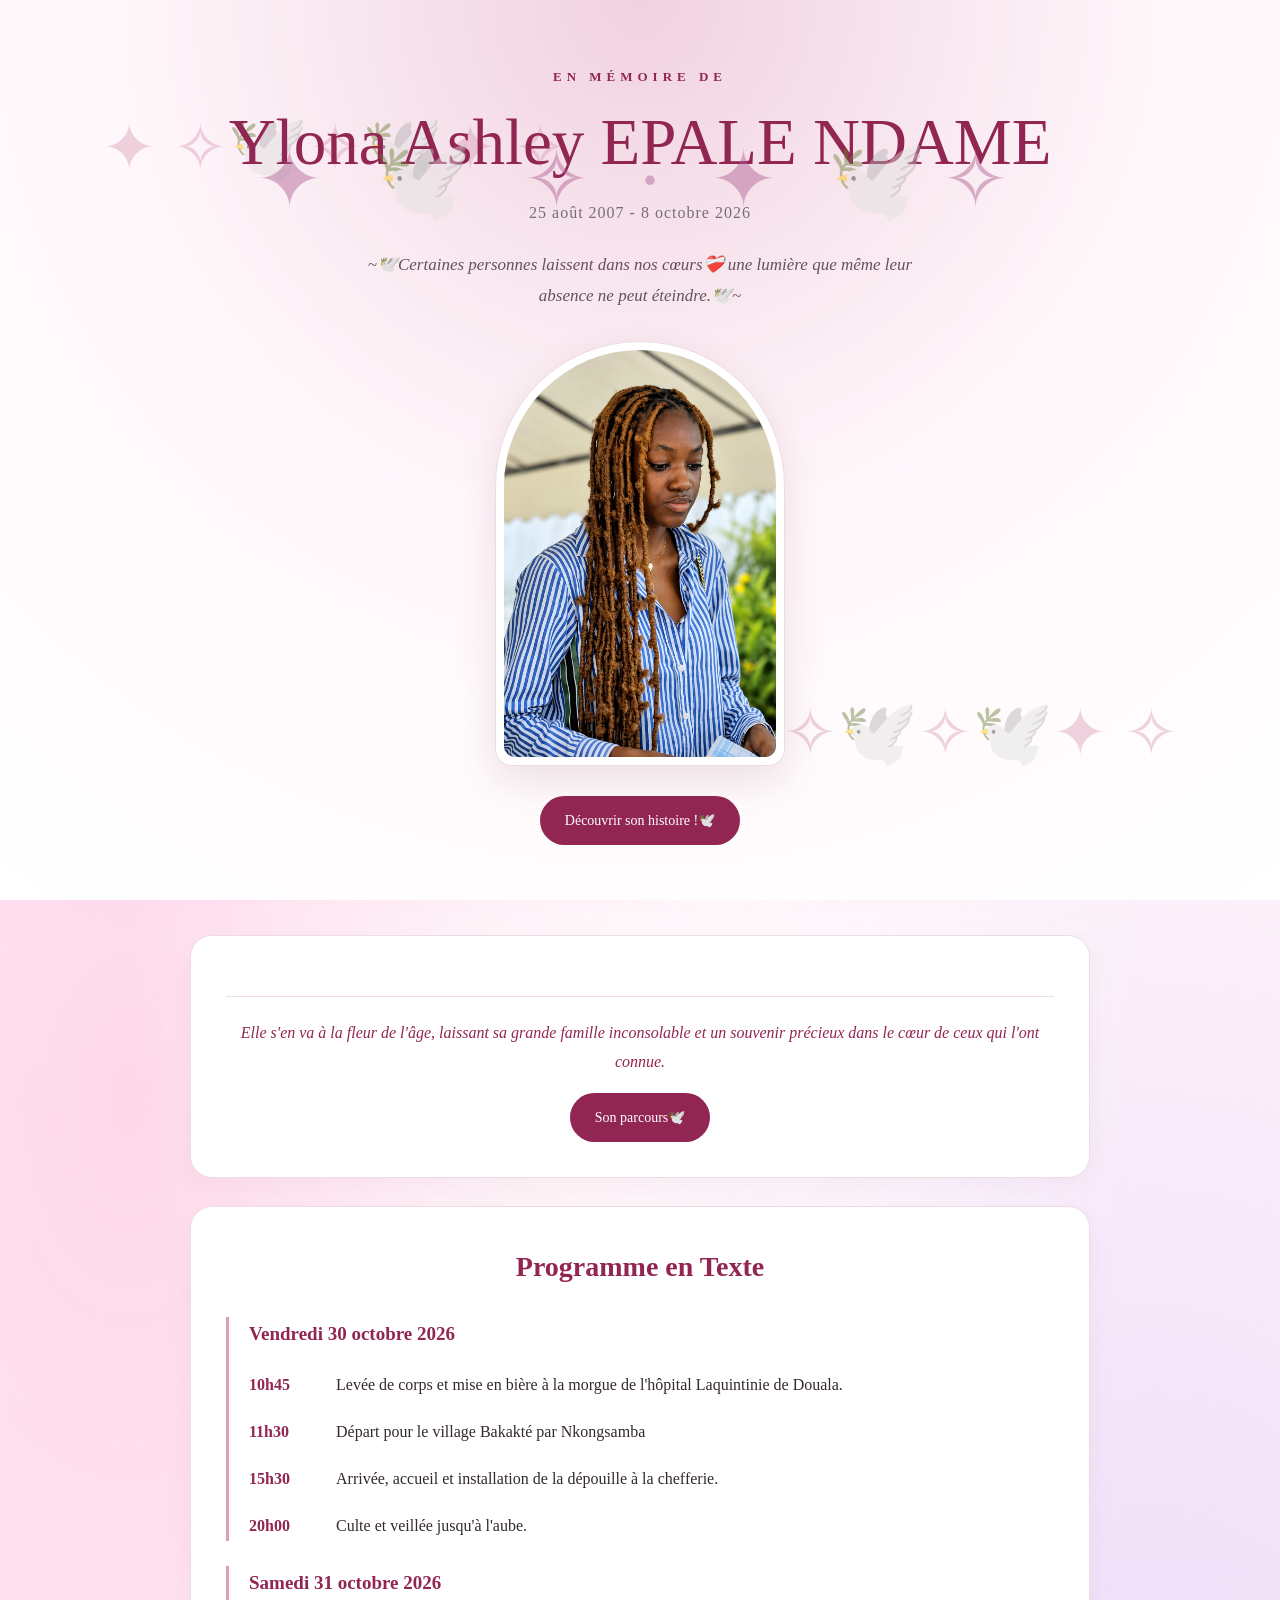
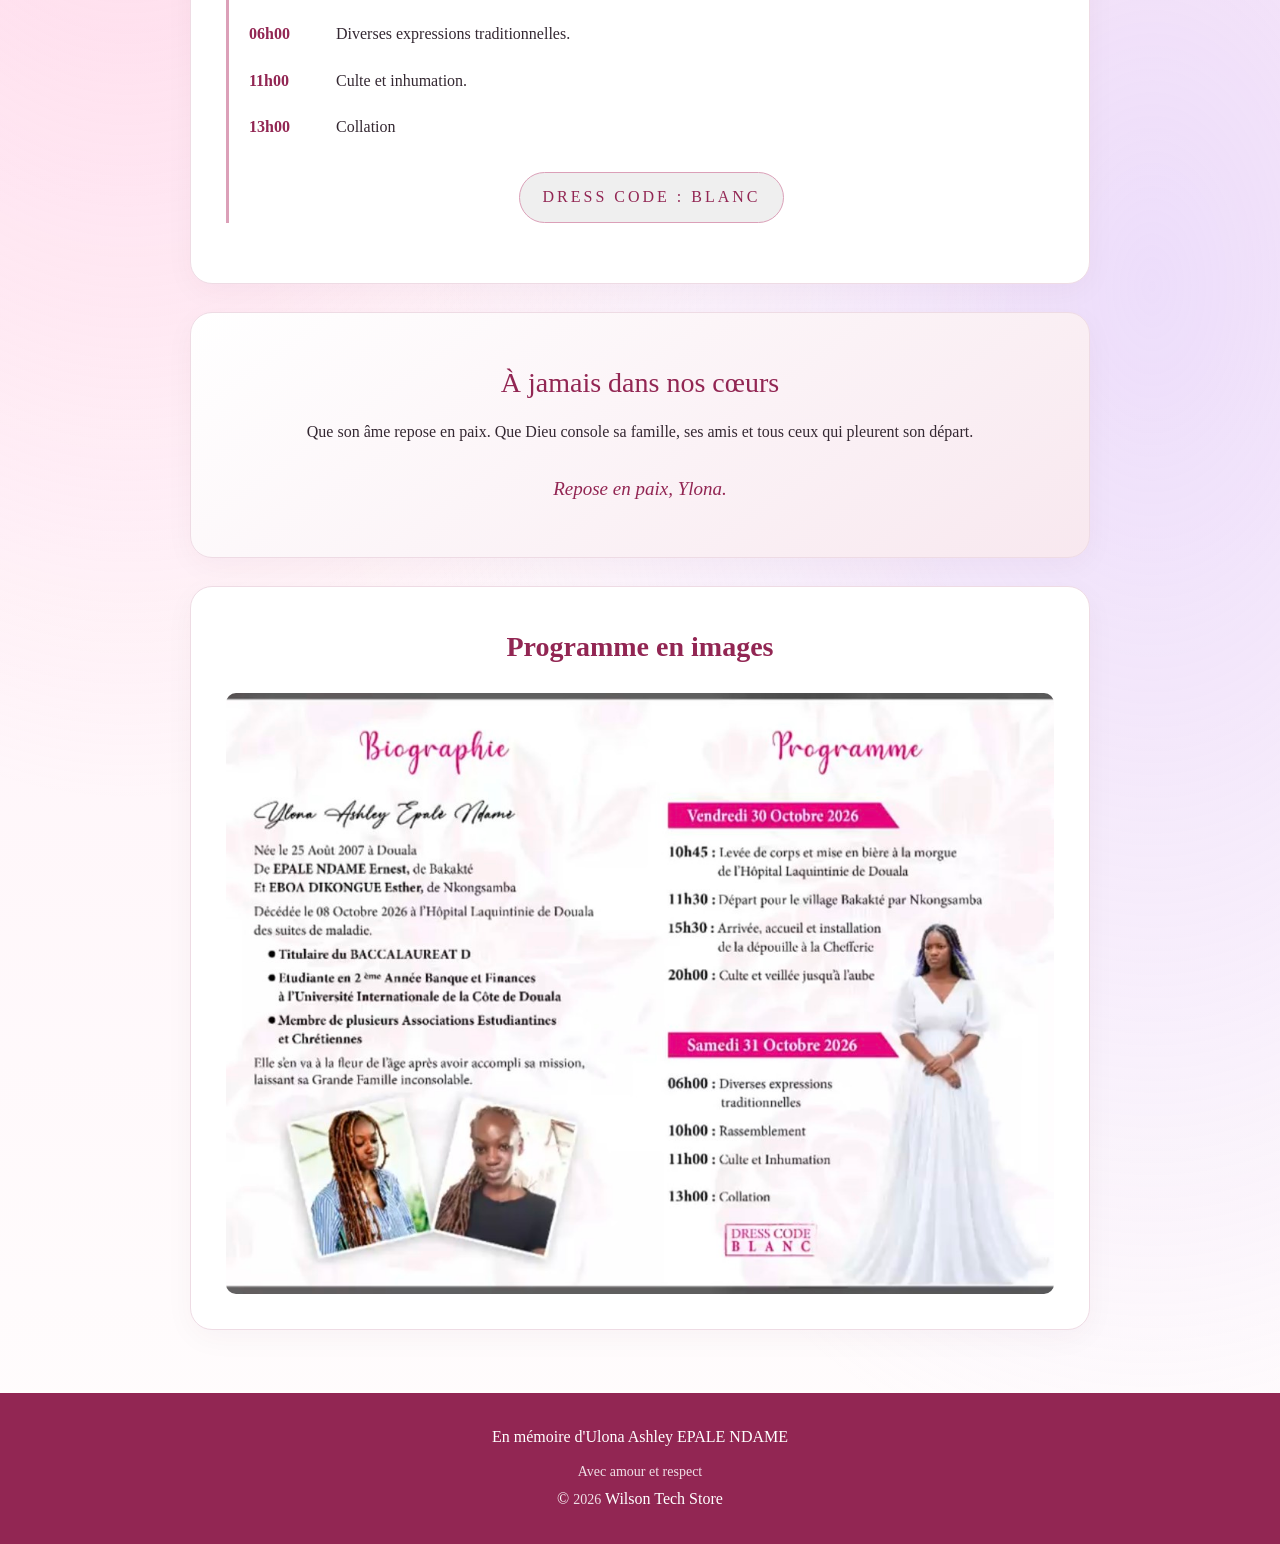
==== commit d311026b: "Update index.html" ====
--- a/index.html
+++ b/index.html
@@ -116,7 +116,7 @@
             </section>
         </main>
         <footer class="site-footer">
-    <p>En mémoire d'Ulona Ashley EPALA NDAME</p>
+    <p>En mémoire d'Ulona Ashley EPALE NDAME</p>
     <span>Avec amour et respect</span>
     <div class="copyright">
       © <span id="copyright-year"></span>
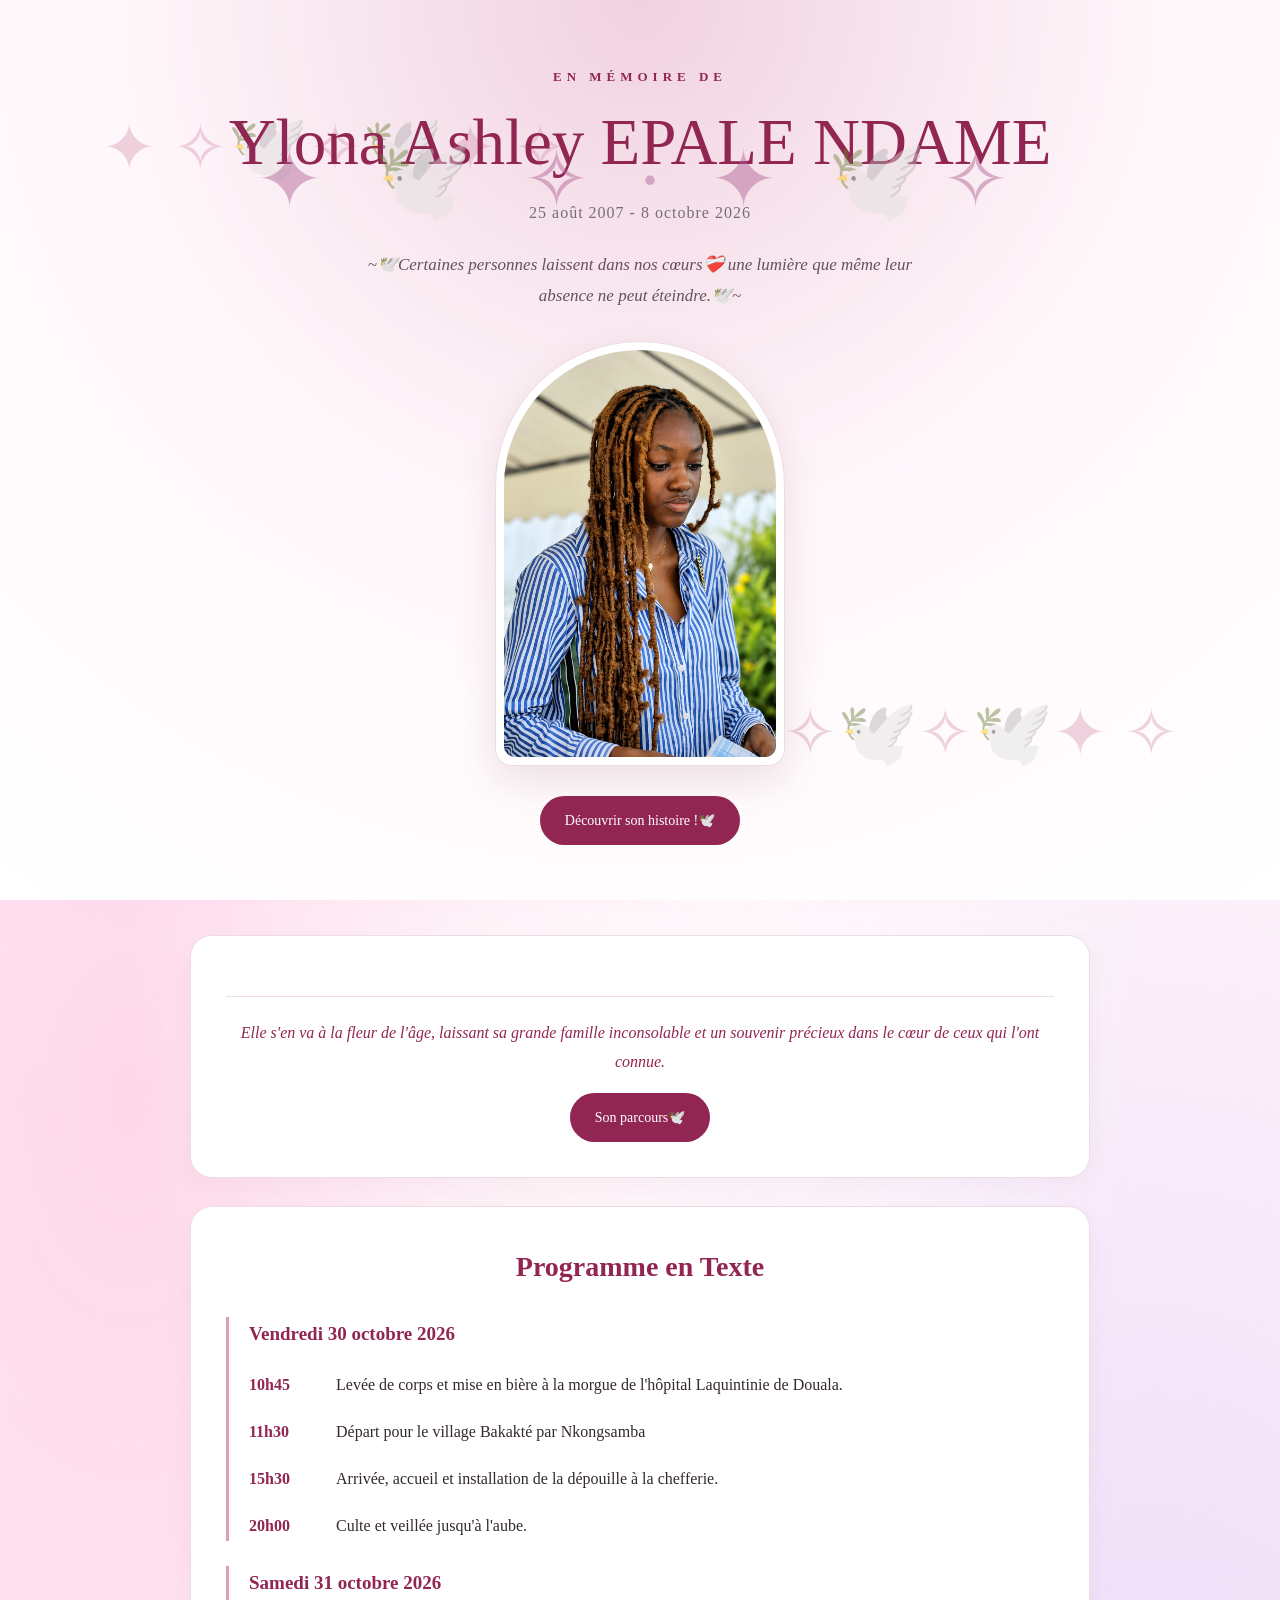
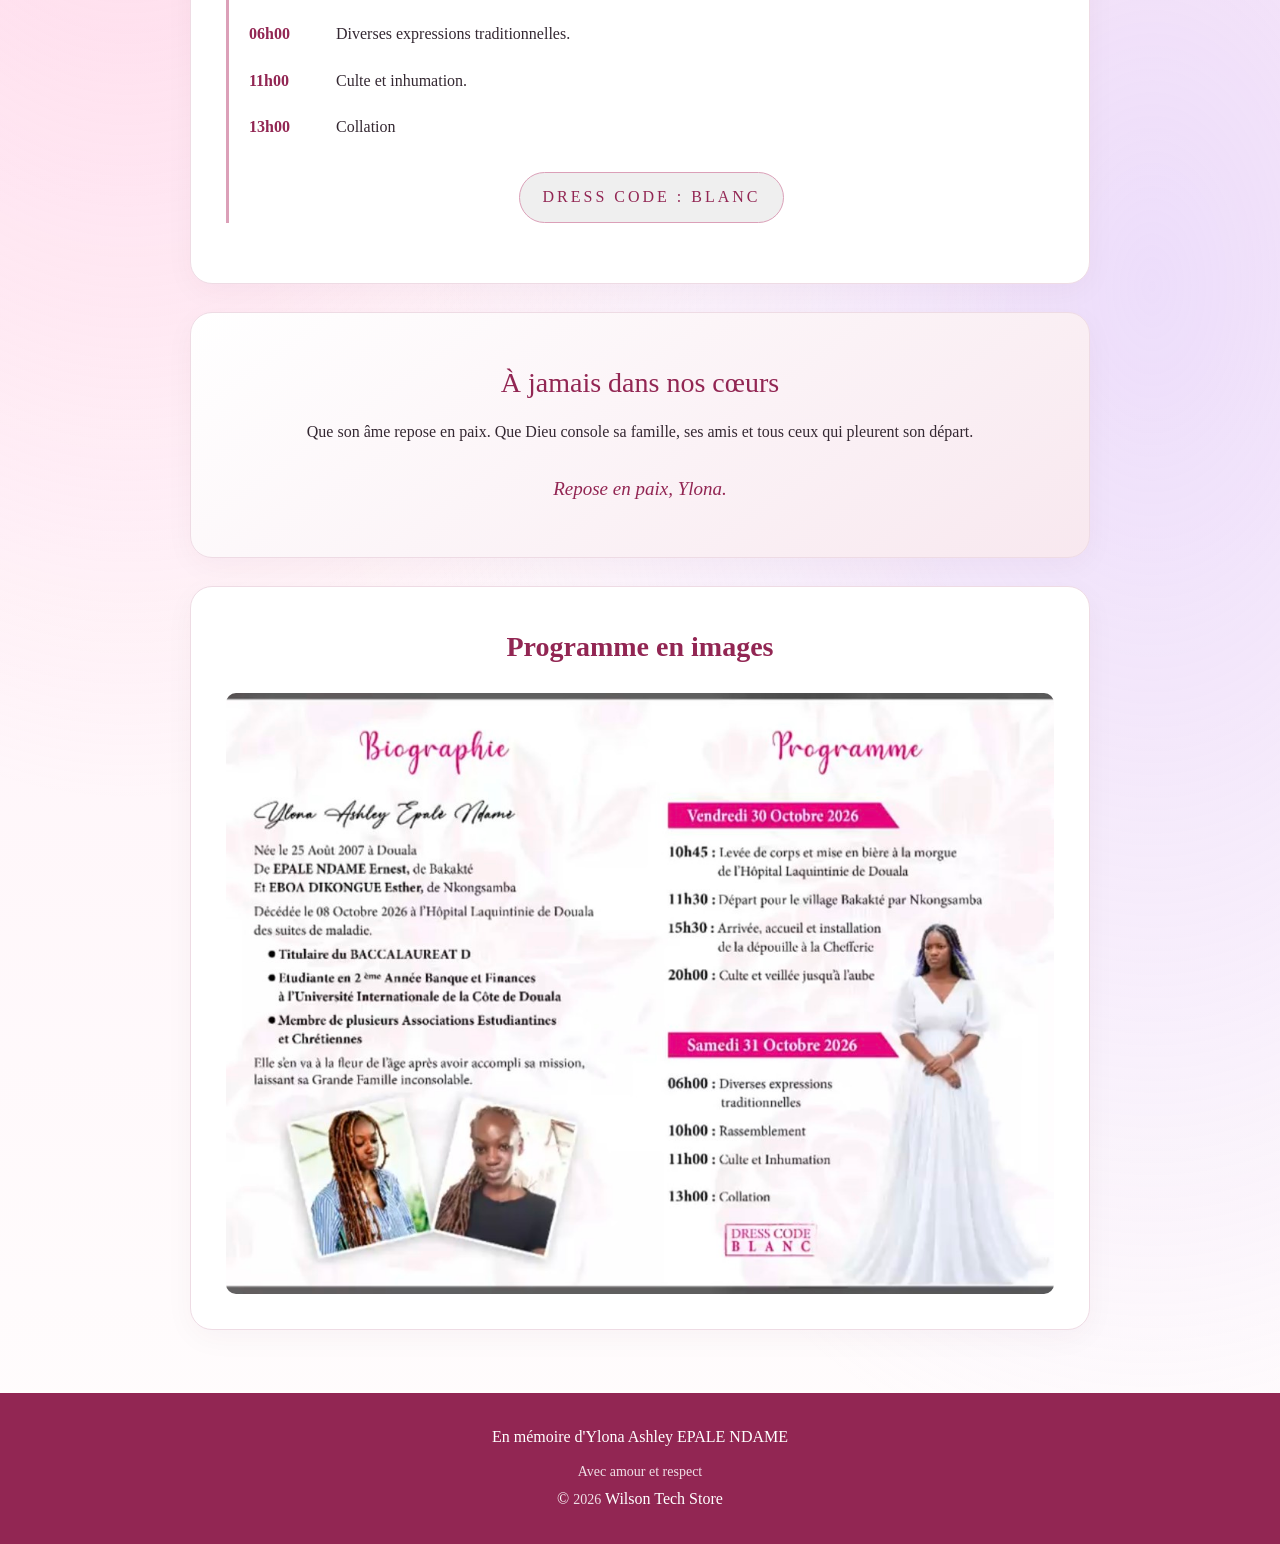
==== commit fcdd5c4c: "Update index.html" ====
--- a/index.html
+++ b/index.html
@@ -116,7 +116,7 @@
             </section>
         </main>
         <footer class="site-footer">
-    <p>En mémoire d'Ulona Ashley EPALE NDAME</p>
+    <p>En mémoire d'Ylona Ashley EPALE NDAME</p>
     <span>Avec amour et respect</span>
     <div class="copyright">
       © <span id="copyright-year"></span>
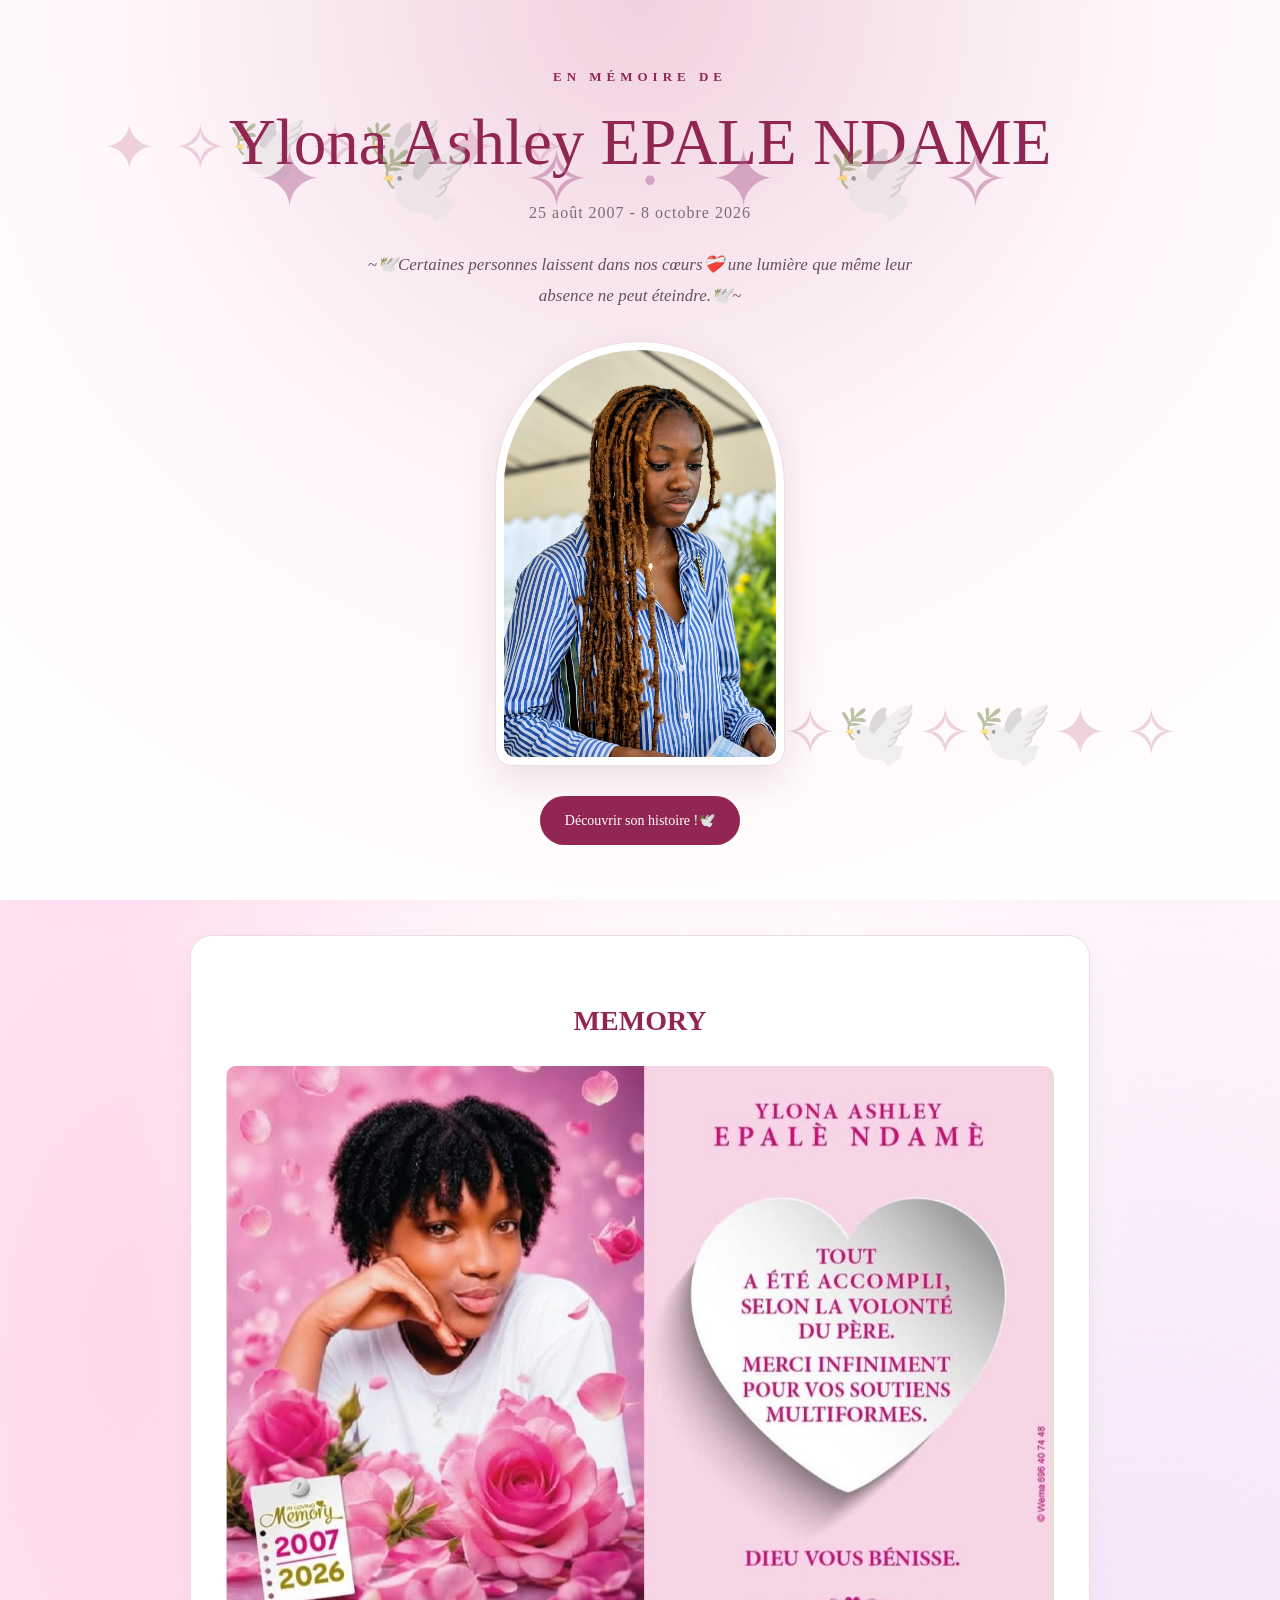
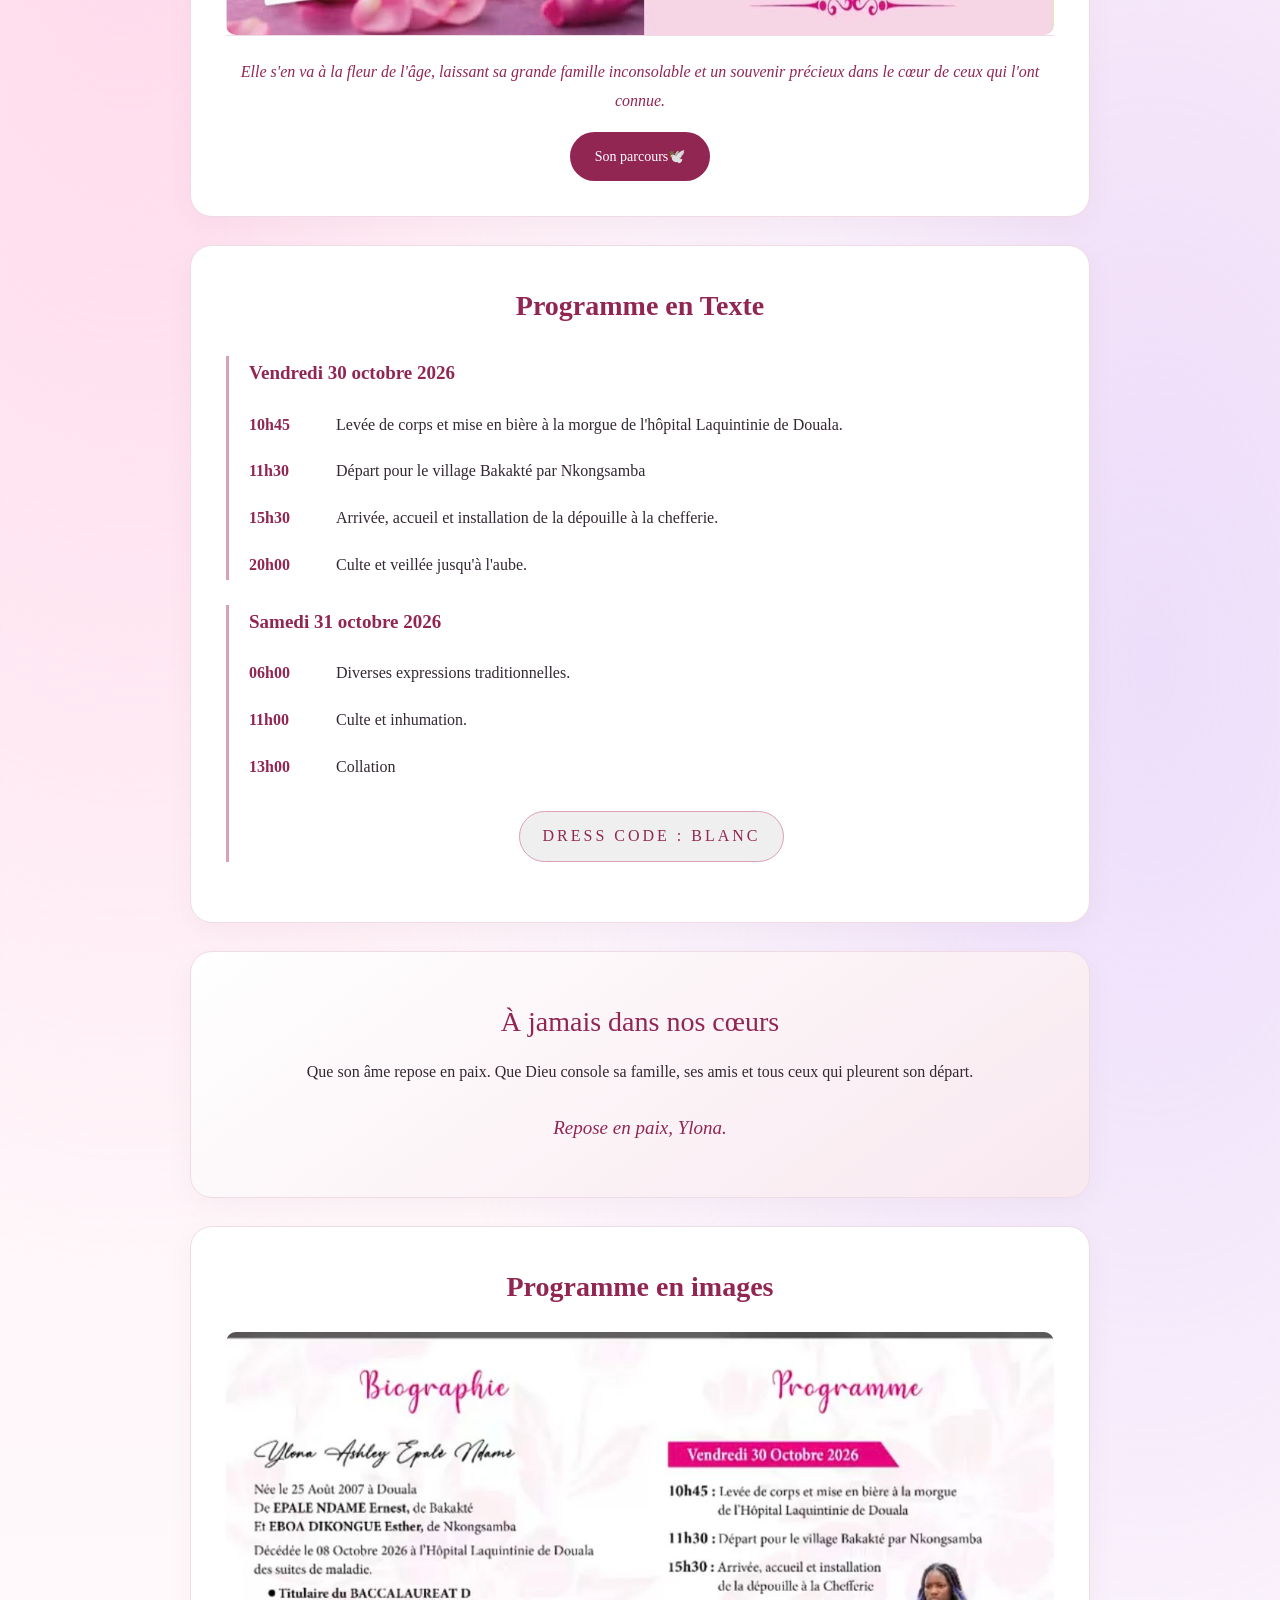
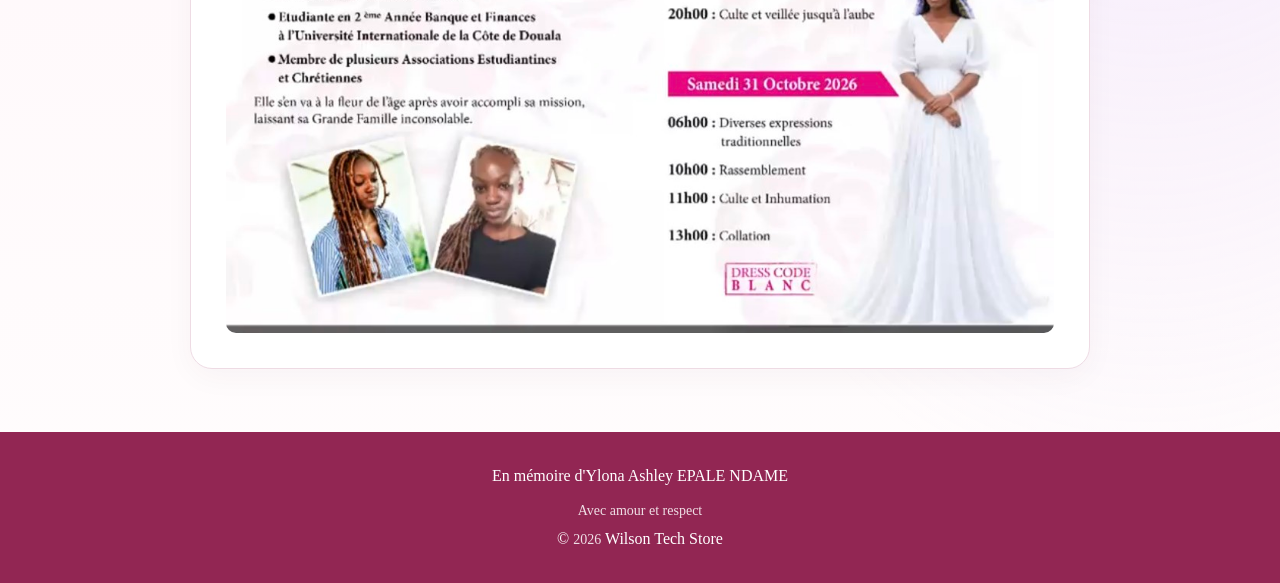
==== commit 39c369fd: "Add files via upload" ====
--- a/index.html
+++ b/index.html
@@ -30,8 +30,10 @@
                     >
                 </div>
                 <a class="btn" href="histoire.html">
+                    
                     Découvrir son histoire !🕊️
                 </a>
+                
             </div>
         </header>
 
@@ -39,6 +41,14 @@
             <section id="biographie" class="card">
                 <div class="decoration"></div>
                 <ul id="parcours" class="parcours"></ul>
+        
+               <section class="carde affiche">
+                <h2><strong>MEMORY</strong></h2>
+                <img
+                    src="ashle.jpg"
+                    alt="Affiche originale du programme des obsèques"
+                >
+            </section>
                 <p class="note">
                     Elle s'en va à la fleur de l'âge, laissant sa grande
                     famille inconsolable et un souvenir précieux dans le cœur
@@ -100,6 +110,7 @@
             <section class="card hommage">
                 <span class="dove"></span>
                 <h2>À jamais dans nos cœurs</h2>
+                
                 <p>
                     Que son âme repose en paix. Que Dieu console sa famille,
                     ses amis et tous ceux qui pleurent son départ.
